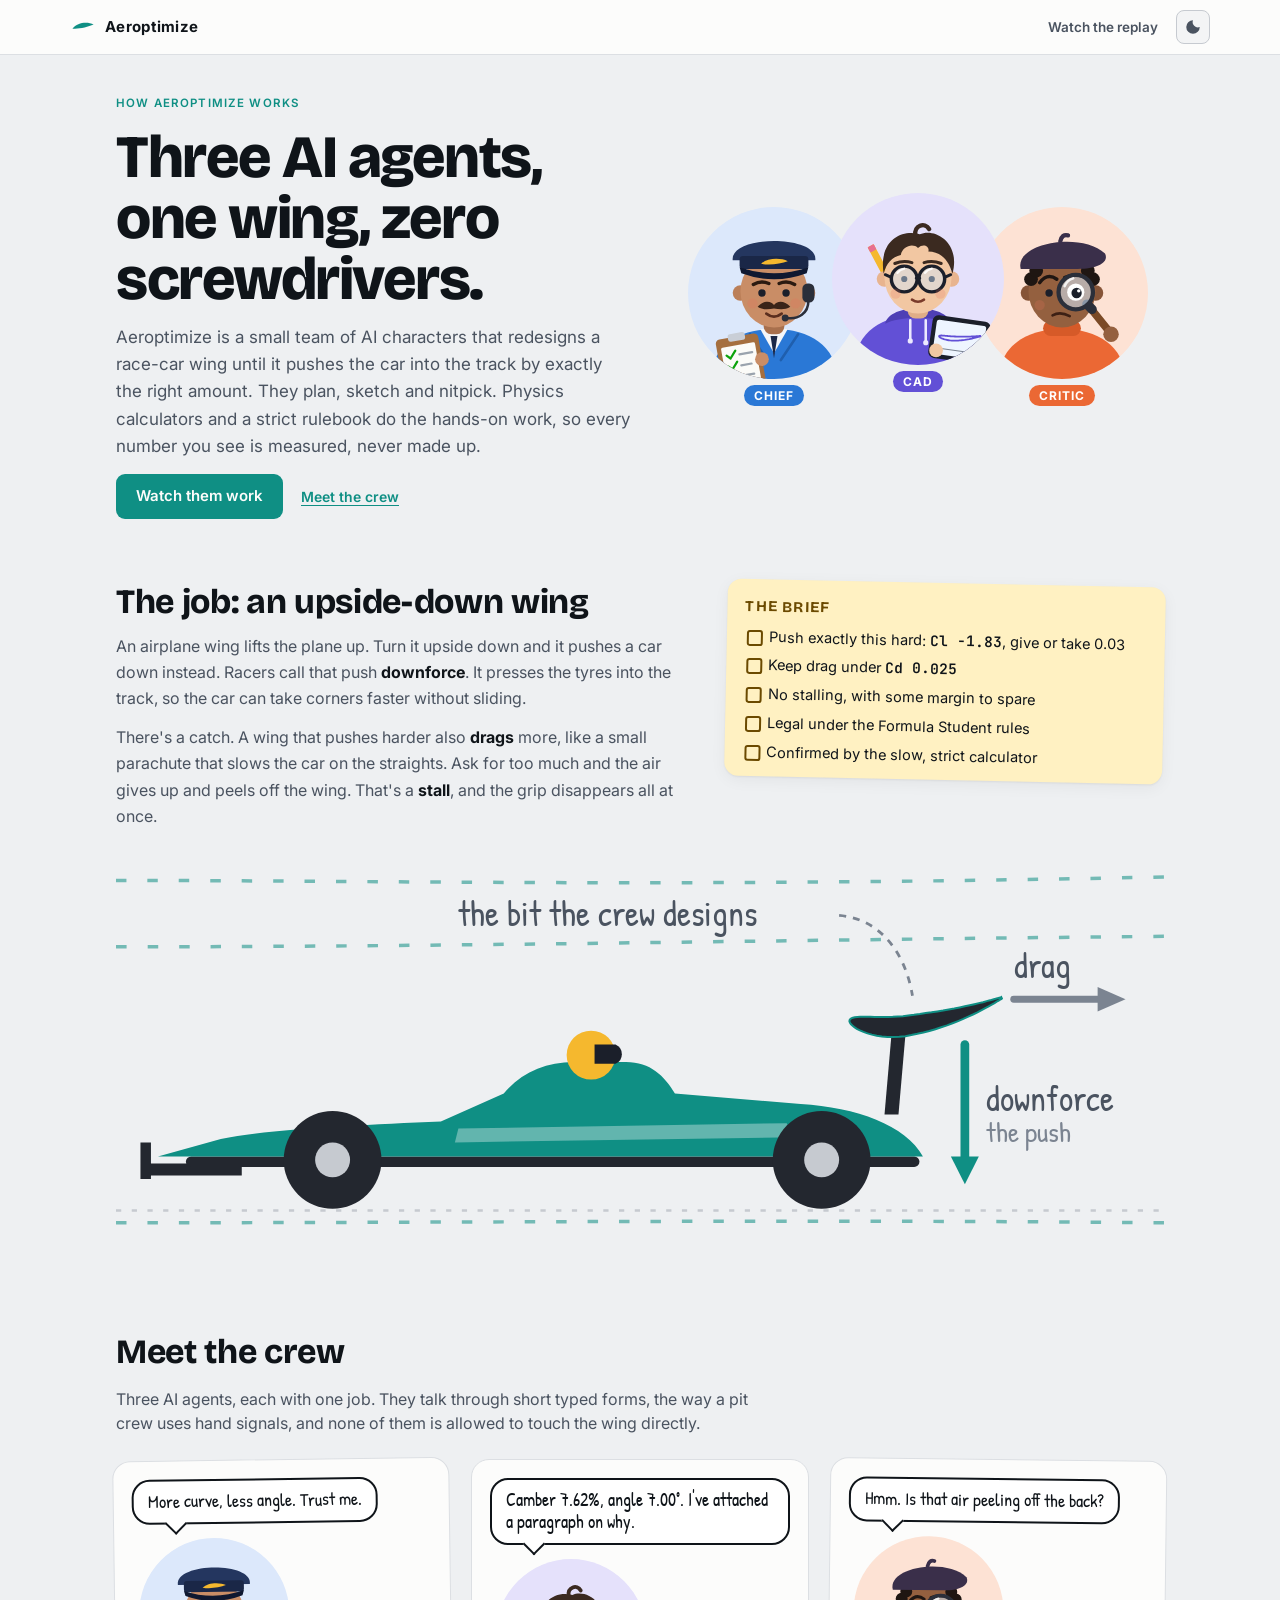
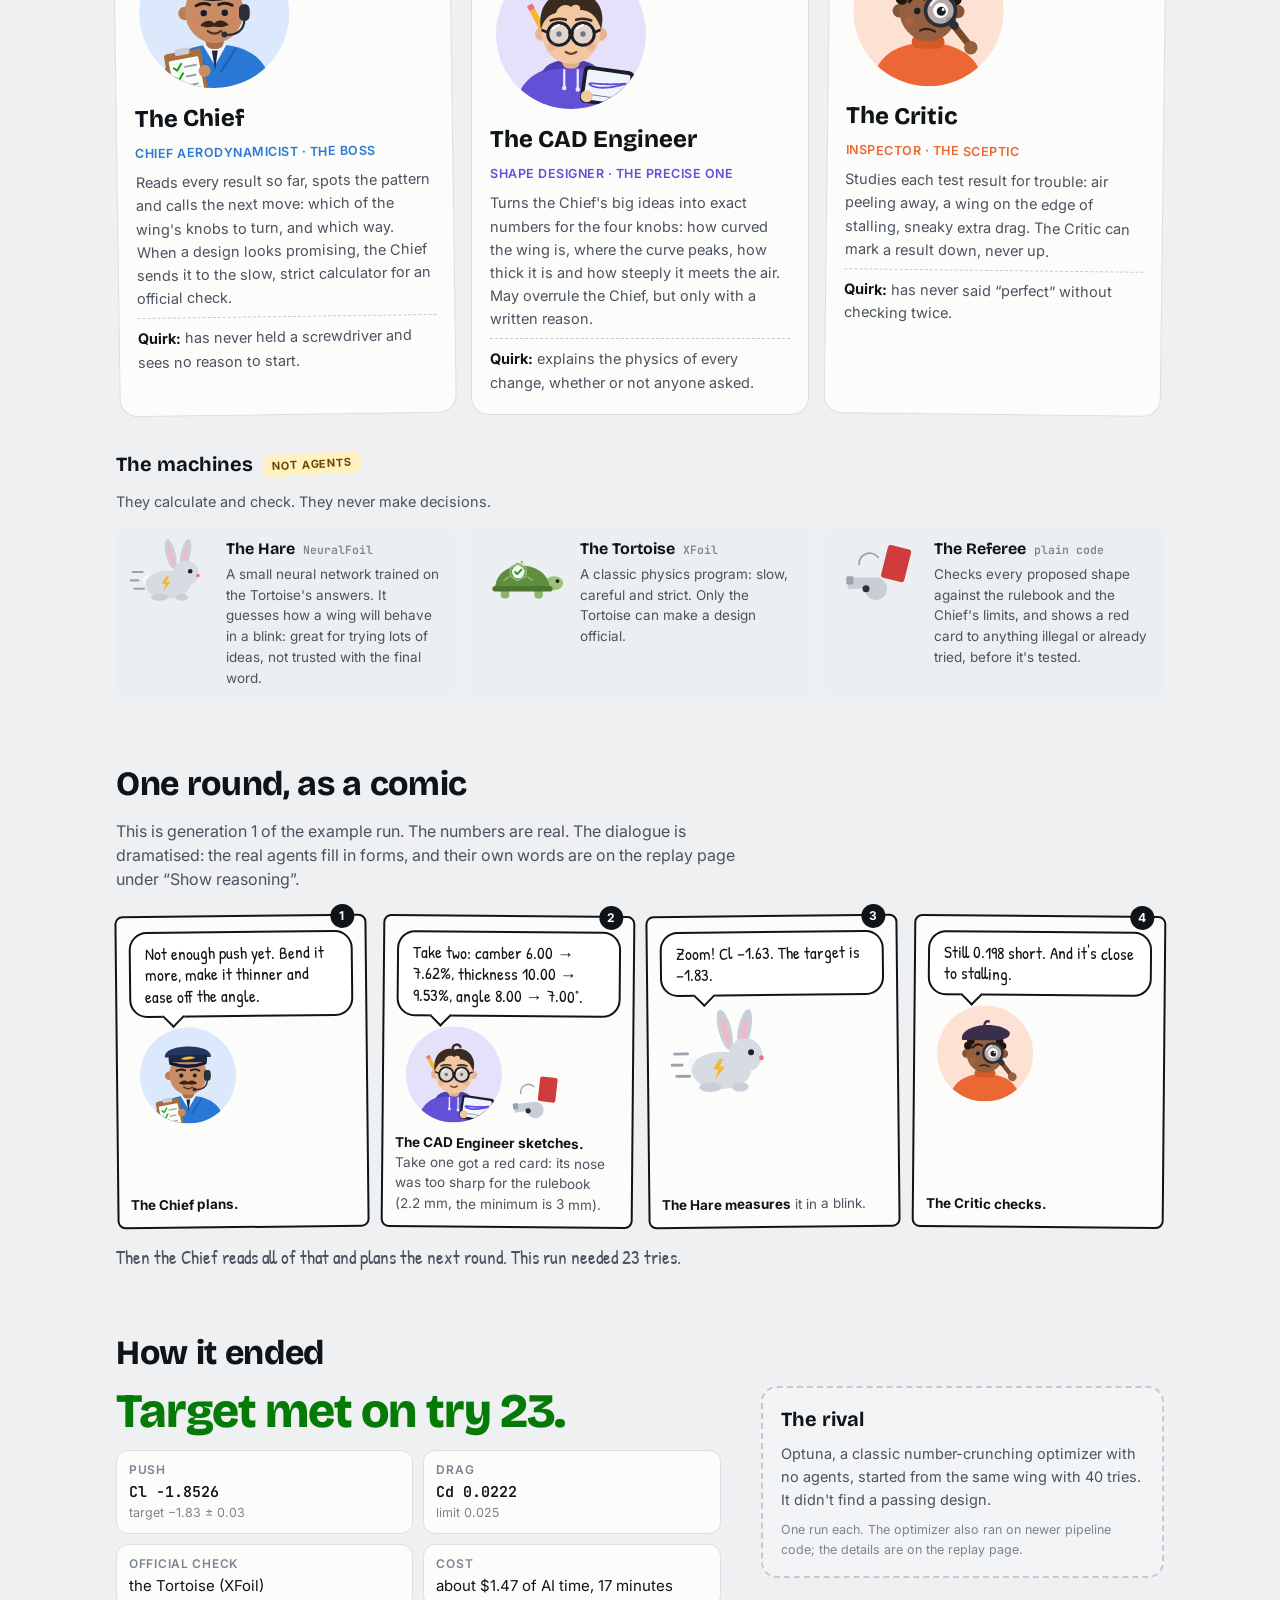
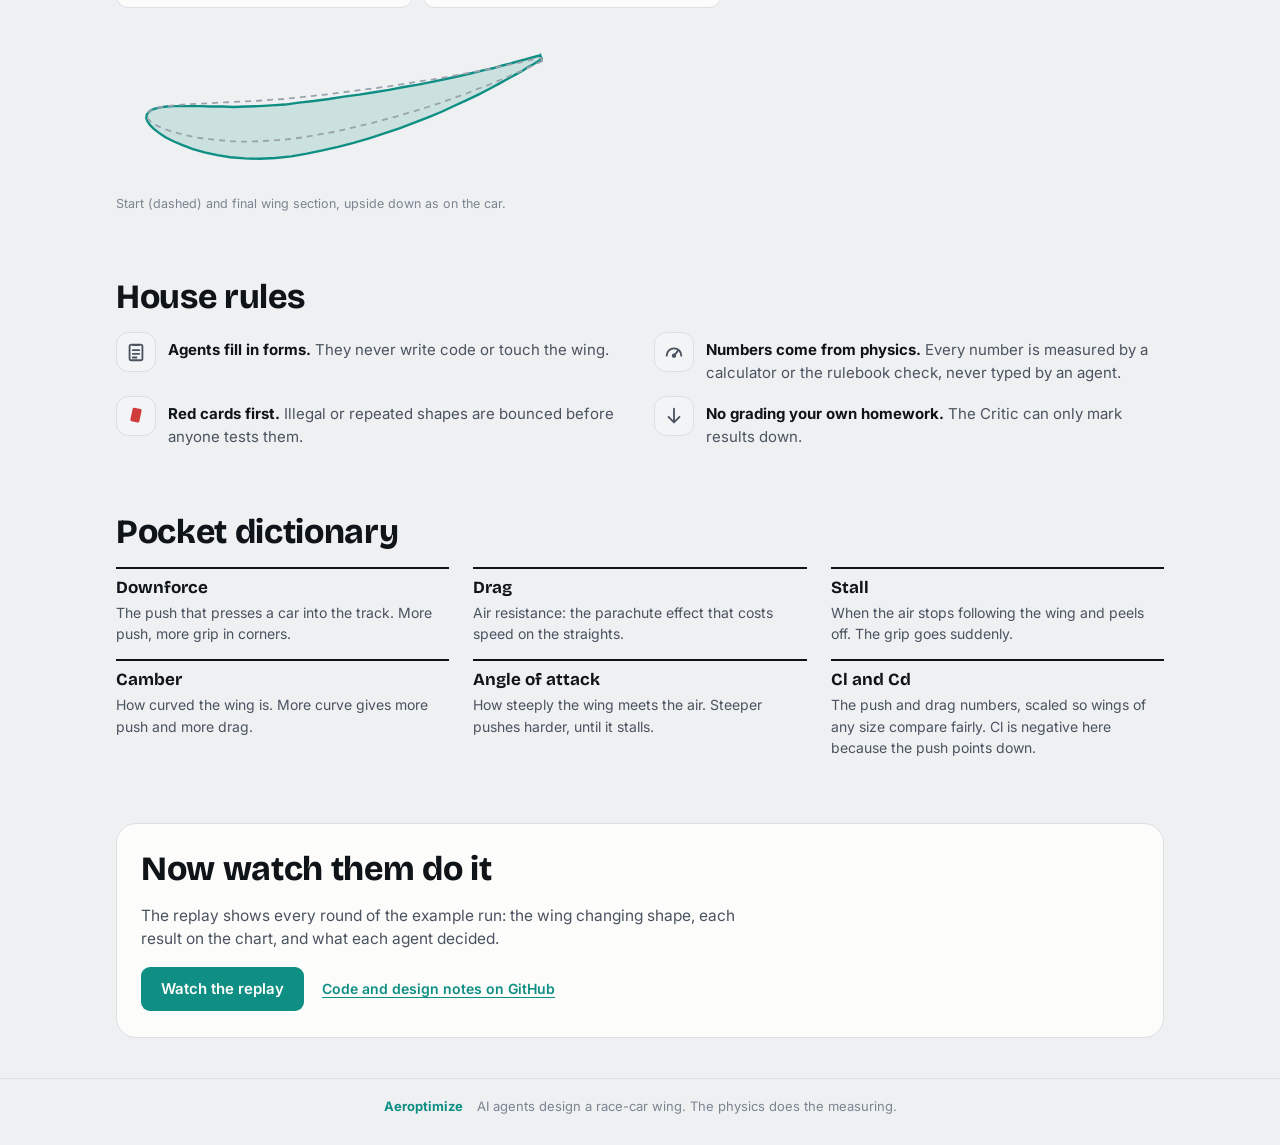
==== viewer/about.html @ 04849f66 "Site: a "How it works" page with the crew as characters - viewer/about.html + about.css, linked from" ====
<!doctype html>
<html lang="en">
<head>
<meta charset="utf-8">
<meta name="viewport" content="width=device-width, initial-scale=1, viewport-fit=cover">
<title>Meet the Aeroptimize Crew</title>
<meta name="claude:viewport-fit-sides" content="cover">
<meta name="description" content="How Aeroptimize works, for everyone: three AI agents (the Chief, the CAD Engineer and the Critic) redesign a race-car wing while physics calculators and a rulebook do the measuring.">
<link rel="preconnect" href="https://fonts.googleapis.com">
<link rel="preconnect" href="https://fonts.gstatic.com" crossorigin>
<link href="https://fonts.googleapis.com/css2?family=Bricolage+Grotesque:opsz,wght@12..96,500..800&family=Inter:wght@400;500;600;700&family=JetBrains+Mono:wght@500;600&family=Patrick+Hand&display=swap" rel="stylesheet">
<link rel="stylesheet" href="style.css">
<link rel="stylesheet" href="about.css">
<link rel="icon" href="data:image/svg+xml,%3Csvg xmlns='http://www.w3.org/2000/svg' viewBox='0 0 32 32'%3E%3Cpath d='M3 18 C9 10 22 9 29 13 C22 16 10 19 3 18Z' fill='%2336c2b4'/%3E%3C/svg%3E">
</head>
<body>
<!-- Characters and machines, drawn once and reused. Wing shapes are the example run's real outlines. -->
<svg class="sprite" aria-hidden="true" focusable="false">
  <defs>
    <path id="wing-final" vector-effect="non-scaling-stroke" d="M0.991 0.141L0.990 0.140L0.986 0.137L0.979 0.133L0.970 0.127L0.957 0.120L0.943 0.111L0.925 0.101L0.905 0.090L0.883 0.078L0.859 0.065L0.832 0.051L0.803 0.037L0.772 0.023L0.740 0.008L0.706 -0.006L0.670 -0.020L0.634 -0.034L0.596 -0.046L0.558 -0.059L0.519 -0.070L0.480 -0.080L0.441 -0.089L0.402 -0.097L0.363 -0.104L0.323 -0.108L0.284 -0.110L0.246 -0.109L0.210 -0.106L0.177 -0.101L0.145 -0.094L0.116 -0.086L0.090 -0.076L0.067 -0.066L0.047 -0.056L0.031 -0.045L0.018 -0.035L0.008 -0.025L0.002 -0.016L-0.001 -0.008L0.000 0.000L0.004 0.006L0.011 0.012L0.021 0.016L0.034 0.019L0.050 0.021L0.068 0.022L0.088 0.022L0.111 0.022L0.135 0.022L0.162 0.021L0.190 0.021L0.219 0.020L0.249 0.021L0.281 0.022L0.313 0.024L0.347 0.026L0.382 0.031L0.419 0.035L0.457 0.040L0.495 0.046L0.533 0.051L0.571 0.057L0.608 0.063L0.645 0.070L0.681 0.076L0.716 0.083L0.750 0.090L0.782 0.097L0.812 0.104L0.841 0.111L0.868 0.117L0.892 0.124L0.913 0.129L0.933 0.135L0.949 0.139L0.963 0.143L0.974 0.146L0.981 0.148L0.986 0.149L0.987 0.150Z"/>
    <path id="wing-start" vector-effect="non-scaling-stroke" d="M0.992 0.135L0.990 0.134L0.986 0.132L0.979 0.129L0.969 0.124L0.956 0.118L0.941 0.111L0.923 0.103L0.903 0.094L0.880 0.085L0.855 0.074L0.827 0.064L0.798 0.052L0.766 0.041L0.733 0.029L0.699 0.018L0.663 0.007L0.626 -0.004L0.588 -0.014L0.550 -0.024L0.511 -0.033L0.472 -0.042L0.433 -0.049L0.394 -0.056L0.355 -0.061L0.317 -0.064L0.280 -0.066L0.244 -0.067L0.210 -0.066L0.178 -0.063L0.148 -0.060L0.120 -0.056L0.095 -0.050L0.072 -0.044L0.053 -0.038L0.036 -0.032L0.022 -0.025L0.012 -0.018L0.005 -0.012L0.001 -0.006L0.000 0.000L0.003 0.005L0.008 0.010L0.017 0.014L0.028 0.018L0.043 0.021L0.060 0.023L0.079 0.025L0.101 0.027L0.126 0.028L0.152 0.029L0.181 0.031L0.211 0.032L0.242 0.034L0.276 0.035L0.310 0.038L0.345 0.040L0.382 0.044L0.419 0.048L0.457 0.052L0.495 0.057L0.534 0.062L0.572 0.067L0.610 0.072L0.647 0.078L0.683 0.084L0.718 0.089L0.752 0.095L0.784 0.101L0.815 0.107L0.843 0.112L0.870 0.118L0.894 0.123L0.915 0.127L0.934 0.131L0.951 0.135L0.964 0.138L0.975 0.140L0.983 0.142L0.987 0.143L0.989 0.143Z"/>
  </defs>

  <!-- The Chief: team-boss cap with an airfoil badge, race headset, moustache, clipboard -->
  <symbol id="p-chief" viewBox="0 0 200 200">
    <path d="M26 200 C28 162 58 142 100 142 C142 142 172 162 174 200 Z" fill="#2a78d6"/>
    <path d="M84 142 L100 170 L116 142 Z" fill="#f4f6f9"/>
    <path d="M96 150 L100 176 L104 150 Z" fill="#1a2747"/>
    <path d="M72 148 L92 178 M128 148 L108 178" stroke="#1f5fae" stroke-width="3" fill="none" stroke-linecap="round"/>
    <rect x="88" y="122" width="24" height="26" rx="9" fill="#a8704d"/>
    <circle cx="61" cy="100" r="9" fill="#bb7f58"/>
    <circle cx="139" cy="100" r="9" fill="#bb7f58"/>
    <ellipse cx="100" cy="98" rx="39" ry="42" fill="#c98d66"/>
    <path d="M52 62 C48 32 152 32 148 62 Z" fill="#24365f"/>
    <rect x="60" y="57" width="80" height="15" rx="4" fill="#1a2747"/>
    <path d="M85 66 C92 59 108 59 116 63 C108 66 95 68 85 66 Z" fill="#f5b82e"/>
    <path d="M60 70 Q100 84 140 70 L138 77 Q100 91 62 77 Z" fill="#0f1830"/>
    <path d="M76 90 Q85 85 94 89 M106 89 Q115 85 124 90" stroke="#2b1a10" stroke-width="4" stroke-linecap="round" fill="none"/>
    <g class="blink"><circle cx="86" cy="100" r="4.3" fill="#1b1f2a"/><circle cx="114" cy="100" r="4.3" fill="#1b1f2a"/></g>
    <circle cx="75" cy="112" r="6" fill="#e2735b" opacity=".28"/>
    <circle cx="125" cy="112" r="6" fill="#e2735b" opacity=".28"/>
    <path d="M81 116 C88 108 97 109 100 114 C103 109 112 108 119 116 C113 120 106 119 100 118 C94 119 87 120 81 116 Z" fill="#3a2418"/>
    <path d="M91 124 Q100 131 109 124" stroke="#5a2e1e" stroke-width="3" stroke-linecap="round" fill="none"/>
    <rect x="133" y="89" width="14" height="22" rx="6" fill="#2b2f3a"/>
    <path d="M140 109 C140 124 128 131 115 129" stroke="#2b2f3a" stroke-width="3" fill="none" stroke-linecap="round"/>
    <circle cx="113" cy="129" r="4" fill="#2b2f3a"/>
    <g transform="rotate(-10 62 178)">
      <rect x="36" y="150" width="50" height="60" rx="5" fill="#a56f3f"/>
      <rect x="41" y="160" width="40" height="46" rx="2" fill="#fbfbf8"/>
      <rect x="51" y="146" width="20" height="9" rx="3" fill="#c9ced6"/>
      <path d="M46 170 l4 4 l7 -8 M46 183 l4 4 l7 -8" stroke="#0ca30c" stroke-width="2.6" fill="none" stroke-linecap="round" stroke-linejoin="round"/>
      <path d="M61 171 h15 M61 184 h12 M46 196 h28" stroke="#9aa3ad" stroke-width="2.6" stroke-linecap="round"/>
    </g>
    <circle cx="86" cy="177" r="8" fill="#c98d66"/>
  </symbol>

  <!-- The CAD Engineer: big round glasses, pencil behind the ear, hoodie, tablet with a wing sketch -->
  <symbol id="p-cad" viewBox="0 0 200 200">
    <path d="M26 200 C28 162 58 142 100 142 C142 142 172 162 174 200 Z" fill="#6250d6"/>
    <path d="M62 152 C66 128 134 128 138 152 C124 143 76 143 62 152 Z" fill="#4e3fb5"/>
    <path d="M91 148 v22 M109 148 v24" stroke="#ece9ff" stroke-width="3" stroke-linecap="round"/>
    <circle cx="91" cy="172" r="3" fill="#ece9ff"/><circle cx="109" cy="174" r="3" fill="#ece9ff"/>
    <rect x="88" y="122" width="24" height="24" rx="9" fill="#e0ad87"/>
    <g transform="rotate(-28 58 86)">
      <rect x="54" y="58" width="8" height="40" rx="1" fill="#f5b82e"/>
      <rect x="54" y="58" width="8" height="7" rx="1" fill="#e86f8f"/>
      <polygon points="54,98 62,98 58,108" fill="#f3d9b5"/>
      <polygon points="56.5,103 59.5,103 58,108" fill="#2b2f3a"/>
    </g>
    <circle cx="61" cy="100" r="9" fill="#e8b48f"/>
    <circle cx="139" cy="100" r="9" fill="#e8b48f"/>
    <ellipse cx="100" cy="98" rx="39" ry="42" fill="#f2c7a2"/>
    <path d="M60 94 C54 54 82 42 102 48 C120 40 150 58 140 94 C136 78 126 68 112 68 C114 62 106 58 100 64 C94 58 82 62 80 72 C70 74 63 82 60 94 Z" fill="#3b2a20"/>
    <path d="M97 49 C95 38 108 33 113 42" stroke="#3b2a20" stroke-width="5" fill="none" stroke-linecap="round"/>
    <path d="M73 82 Q83 78 93 81 M107 81 Q117 78 127 82" stroke="#3b2a20" stroke-width="3.5" stroke-linecap="round" fill="none"/>
    <g class="blink"><circle cx="84" cy="100" r="3.6" fill="#1b1f2a"/><circle cx="116" cy="100" r="3.6" fill="#1b1f2a"/></g>
    <circle cx="84" cy="100" r="15" fill="#cfe6ff" opacity=".45"/>
    <circle cx="116" cy="100" r="15" fill="#cfe6ff" opacity=".45"/>
    <circle cx="84" cy="100" r="15" fill="none" stroke="#1b1f2a" stroke-width="4"/>
    <circle cx="116" cy="100" r="15" fill="none" stroke="#1b1f2a" stroke-width="4"/>
    <path d="M98 99 Q100 95 102 99 M69 98 L62 95 M131 98 L138 95" stroke="#1b1f2a" stroke-width="3.5" fill="none" stroke-linecap="round"/>
    <path d="M76 93 Q79 89 84 88 M108 93 Q111 89 116 88" stroke="#fff" stroke-width="2.5" fill="none" stroke-linecap="round" opacity=".9"/>
    <circle cx="74" cy="117" r="6" fill="#e2735b" opacity=".22"/>
    <circle cx="126" cy="117" r="6" fill="#e2735b" opacity=".22"/>
    <path d="M93 124 Q100 129 107 124" stroke="#7a3b2a" stroke-width="3" stroke-linecap="round" fill="none"/>
    <g transform="rotate(8 150 172)">
      <rect x="114" y="146" width="68" height="50" rx="7" fill="#1b1f2a"/>
      <rect x="119" y="151" width="58" height="40" rx="3" fill="#eef5ff"/>
      <use href="#wing-start" transform="translate(124 170) scale(48 -48)" fill="none" stroke="#6250d6" stroke-width="1.8"/>
      <path d="M124 184 h48 M124 181 v6 M172 181 v6" stroke="#7b8491" stroke-width="1.4"/>
    </g>
    <circle cx="121" cy="183" r="8" fill="#f2c7a2"/>
  </symbol>

  <!-- The Critic: beret, raised eyebrow, magnifying glass with a giant eye behind it -->
  <symbol id="p-critic" viewBox="0 0 200 200">
    <path d="M26 200 C28 162 58 142 100 142 C142 142 172 162 174 200 Z" fill="#eb6834"/>
    <rect x="88" y="120" width="24" height="24" rx="9" fill="#7a4b30"/>
    <rect x="78" y="132" width="44" height="18" rx="9" fill="#d65a28"/>
    <circle cx="61" cy="100" r="9" fill="#865437"/>
    <circle cx="139" cy="100" r="9" fill="#865437"/>
    <ellipse cx="100" cy="98" rx="39" ry="42" fill="#94603f"/>
    <circle cx="64" cy="84" r="8" fill="#1f1612"/><circle cx="70" cy="74" r="8" fill="#1f1612"/>
    <circle cx="136" cy="84" r="8" fill="#1f1612"/><circle cx="130" cy="74" r="8" fill="#1f1612"/>
    <path d="M52 72 C44 42 122 28 150 54 C155 64 142 72 118 72 Z" fill="#3a2f4a"/>
    <path d="M98 40 q2 -9 9 -7" stroke="#3a2f4a" stroke-width="5" stroke-linecap="round" fill="none"/>
    <path d="M74 88 Q83 76 94 84" stroke="#1f1612" stroke-width="4" stroke-linecap="round" fill="none"/>
    <g class="blink"><circle cx="85" cy="100" r="4.3" fill="#1b1f2a"/></g>
    <circle cx="74" cy="114" r="6" fill="#e2735b" opacity=".22"/>
    <path d="M89 126 Q98 121 109 127" stroke="#3d2014" stroke-width="3" fill="none" stroke-linecap="round"/>
    <g class="sway">
      <path d="M131 115 L156 146" stroke="#7b4a26" stroke-width="9" stroke-linecap="round"/>
      <path d="M129 113 L135 119" stroke="#2b2f3a" stroke-width="11" stroke-linecap="round"/>
      <circle cx="116" cy="99" r="20" fill="#d8ecff" opacity=".55"/>
      <circle cx="116" cy="99" r="10" fill="#fff"/>
      <circle cx="117" cy="100" r="6" fill="#1b1f2a"/>
      <circle cx="119.5" cy="97.5" r="2" fill="#fff"/>
      <path d="M103 82 Q113 77 126 81" stroke="#1f1612" stroke-width="4" stroke-linecap="round" fill="none"/>
      <circle cx="116" cy="99" r="20" fill="none" stroke="#2b2f3a" stroke-width="5"/>
      <path d="M103 92 Q106 85 113 83" stroke="#fff" stroke-width="3" fill="none" stroke-linecap="round" opacity=".85"/>
      <circle cx="157" cy="148" r="9" fill="#94603f"/>
    </g>
  </symbol>

  <!-- The Hare (NeuralFoil): quick, a lightning badge, speed lines -->
  <symbol id="m-hare" viewBox="0 0 120 100">
    <path d="M4 50 h14 M0 62 h12 M6 74 h14" stroke="#9aa3ad" stroke-width="3" stroke-linecap="round"/>
    <ellipse cx="62" cy="24" rx="7" ry="22" fill="#c9cfd8" transform="rotate(-14 62 40)"/>
    <ellipse cx="76" cy="24" rx="7" ry="22" fill="#c9cfd8" transform="rotate(12 76 40)"/>
    <ellipse cx="62" cy="26" rx="3" ry="15" fill="#f2b8c6" transform="rotate(-14 62 40)"/>
    <ellipse cx="76" cy="26" rx="3" ry="15" fill="#f2b8c6" transform="rotate(12 76 40)"/>
    <circle cx="26" cy="62" r="8" fill="#f4f6f9"/>
    <ellipse cx="54" cy="68" rx="32" ry="20" fill="#d7dce3"/>
    <ellipse cx="42" cy="86" rx="12" ry="5" fill="#c9cfd8"/>
    <ellipse cx="74" cy="86" rx="9" ry="5" fill="#c9cfd8"/>
    <circle cx="80" cy="52" r="18" fill="#d7dce3"/>
    <circle cx="86" cy="49" r="3.2" fill="#1b1f2a"/>
    <circle cx="97" cy="55" r="2.6" fill="#e86f8f"/>
    <path d="M52 56 l-7 11 h6 l-4 11 l11 -14 h-6 l4 -8 Z" fill="#f5b82e"/>
  </symbol>

  <!-- The Tortoise (XFoil): slow, careful, wears the official stamp -->
  <symbol id="m-tortoise" viewBox="0 0 120 100">
    <rect x="24" y="72" width="12" height="16" rx="5" fill="#8fb36b"/>
    <rect x="72" y="72" width="12" height="16" rx="5" fill="#8fb36b"/>
    <ellipse cx="100" cy="66" rx="13" ry="10" fill="#9cc177"/>
    <circle cx="105" cy="63" r="2.8" fill="#1b1f2a"/>
    <path d="M16 74 C16 30 92 30 94 74 Z" fill="#5f8f3e"/>
    <path d="M38 44 l10 -6 l12 6 v12 l-12 6 l-10 -6 Z M28 62 l8 -5 M70 62 l-8 -5 M54 34 v4" stroke="#89b867" stroke-width="2.6" fill="none" stroke-linejoin="round"/>
    <rect x="12" y="70" width="86" height="8" rx="4" fill="#4c7631"/>
    <circle cx="49" cy="50" r="9" fill="#f4f6f9"/>
    <path d="M44.5 50 l3 3 l6 -6.5" stroke="#0ca30c" stroke-width="2.6" fill="none" stroke-linecap="round" stroke-linejoin="round"/>
  </symbol>

  <!-- The Referee (plain code): whistle and a red card -->
  <symbol id="m-ref" viewBox="0 0 120 100">
    <rect x="66" y="14" width="34" height="48" rx="4" fill="#d03b3b" transform="rotate(14 83 38)"/>
    <path d="M30 40 C30 22 50 18 58 30" stroke="#9aa3ad" stroke-width="2.5" fill="none"/>
    <path d="M14 58 h40 a16 16 0 1 1 -16 16 h-24 Z" fill="#c9ced6"/>
    <rect x="12" y="56" width="10" height="12" rx="2" fill="#9aa3ad"/>
    <circle cx="40" cy="74" r="5" fill="#2b2f3a"/>
  </symbol>
</svg>

<header class="top">
  <a class="brand" href="index.html" aria-label="Aeroptimize: back to the replay">
    <svg viewBox="0 0 32 32" aria-hidden="true"><path d="M3 18 C9 10 22 9 29 13 C22 16 10 19 3 18Z"/></svg>
    <span>Aeroptimize</span>
  </a>
  <div class="top-right">
    <a class="nav-link" href="index.html">Watch the replay</a>
    <button id="theme-toggle" class="icon-btn" title="Toggle light / dark" aria-label="Toggle light or dark theme">
      <svg viewBox="0 0 24 24" aria-hidden="true"><path d="M12 3a9 9 0 1 0 9 9 7 7 0 0 1-9-9z"/></svg>
    </button>
  </div>
</header>

<main class="about">
  <section class="a-hero" aria-labelledby="a-h1">
    <div class="a-hero-text">
      <p class="eyebrow">How Aeroptimize works</p>
      <h1 id="a-h1">Three AI agents, one wing, zero screwdrivers.</h1>
      <p class="a-lede">Aeroptimize is a small team of AI characters that redesigns a race-car wing until it pushes the
        car into the track by exactly the right amount. They plan, sketch and nitpick. Physics calculators and a strict
        rulebook do the hands-on work, so every number you see is measured, never made up.</p>
      <div class="a-actions">
        <a class="go" href="index.html">Watch them work</a>
        <a class="a-link" href="#crew">Meet the crew</a>
      </div>
    </div>
    <div class="team" aria-label="The crew: the Chief, the CAD Engineer and the Critic">
      <figure class="member chief"><svg class="bust bob" viewBox="0 0 200 200" role="img" aria-label="The Chief"><use href="#p-chief"/></svg><figcaption>Chief</figcaption></figure>
      <figure class="member cad"><svg class="bust bob d2" viewBox="0 0 200 200" role="img" aria-label="The CAD Engineer"><use href="#p-cad"/></svg><figcaption>CAD</figcaption></figure>
      <figure class="member critic"><svg class="bust bob d3" viewBox="0 0 200 200" role="img" aria-label="The Critic"><use href="#p-critic"/></svg><figcaption>Critic</figcaption></figure>
    </div>
  </section>

  <section id="job" class="a-sec job" aria-labelledby="h-job">
    <div class="job-text">
      <h2 id="h-job">The job: an upside-down wing</h2>
      <p>An airplane wing lifts the plane up. Turn it upside down and it pushes a car down instead. Racers call that
        push <b>downforce</b>. It presses the tyres into the track, so the car can take corners faster without sliding.</p>
      <p>There's a catch. A wing that pushes harder also <b>drags</b> more, like a small parachute that slows the car on
        the straights. Ask for too much and the air gives up and peels off the wing. That's a <b>stall</b>, and the grip
        disappears all at once.</p>
    </div>
    <aside class="brief" aria-labelledby="h-brief">
      <h3 id="h-brief">The brief</h3>
      <ul>
        <li>Push exactly this hard: <span class="num">Cl −1.83</span>, give or take 0.03</li>
        <li>Keep drag under <span class="num">Cd 0.025</span></li>
        <li>No stalling, with some margin to spare</li>
        <li>Legal under the Formula Student rules</li>
        <li>Confirmed by the slow, strict calculator</li>
      </ul>
    </aside>
    <figure class="car-fig">
      <svg class="car" viewBox="0 0 600 240" role="img" aria-label="A race car seen from the side. Air flows over it from left to right. The rear wing is drawn as its cross-section, with an arrow pushing down (downforce) and an arrow pulling back (drag).">
        <g class="air">
          <path d="M0 18 C160 18 320 22 600 16"/>
          <path d="M0 56 C200 56 380 52 600 50"/>
          <path d="M0 214 C200 214 400 212 600 214"/>
        </g>
        <line class="ground" x1="0" y1="207" x2="600" y2="207"/>
        <path class="tyre" d="M14 180 L72 180 L72 187 L14 187 Z M14 168 L20 168 L20 189 L14 189 Z"/>
        <rect class="tyre" x="40" y="176" width="420" height="6" rx="3"/>
        <path class="car-body" d="M24 176 L60 166 C90 160 140 158 186 156 L222 140 C232 128 246 122 262 122 L292 122 C306 122 314 130 320 140 L392 146 C424 148 452 158 462 176 Z"/>
        <path class="car-stripe" d="M196 160 L384 157 L388 165 L194 168 Z"/>
        <circle cx="272" cy="118" r="14" fill="#f5b82e"/>
        <path d="M274 112 h12 a6 6 0 0 1 0 11 h-12 Z" fill="#1b1f2a"/>
        <circle class="tyre" cx="124" cy="178" r="28"/><circle class="hub" cx="124" cy="178" r="10"/>
        <circle class="tyre" cx="404" cy="178" r="28"/><circle class="hub" cx="404" cy="178" r="10"/>
        <path class="tyre" d="M440 152 L448 152 L452 106 L444 106 Z"/>
        <use class="car-wing" href="#wing-final" transform="translate(420 98) scale(88 -88)"/>
        <path class="note-line" d="M414 38 C438 40 452 60 456 84"/>
        <text class="note" x="196" y="44">the bit the crew designs</text>
        <path class="df" d="M486 112 V178"/><path class="df-head" d="M478 176 L486 192 L494 176 Z"/>
        <text class="note" x="498" y="150">downforce</text>
        <text class="note small" x="498" y="168">the push</text>
        <path class="drag" d="M514 86 H566"/><path class="drag-head" d="M562 79 L578 86 L562 93 Z"/>
        <text class="note" x="514" y="74">drag</text>
      </svg>
    </figure>
  </section>

  <section id="crew" class="a-sec" aria-labelledby="h-crew">
    <h2 id="h-crew">Meet the crew</h2>
    <p class="sec-lede">Three AI agents, each with one job. They talk through short typed forms, the way a pit crew uses
      hand signals, and none of them is allowed to touch the wing directly.</p>
    <div class="cast">
      <article class="card-c chief">
        <p class="bubble">More curve, less angle. Trust me.</p>
        <svg class="portrait bob" viewBox="0 0 200 200" aria-hidden="true"><use href="#p-chief"/></svg>
        <h3>The Chief</h3>
        <p class="role">Chief aerodynamicist · the boss</p>
        <p>Reads every result so far, spots the pattern and calls the next move: which of the wing's knobs to turn, and
          which way. When a design looks promising, the Chief sends it to the slow, strict calculator for an official
          check.</p>
        <p class="quirk"><b>Quirk:</b> has never held a screwdriver and sees no reason to start.</p>
      </article>
      <article class="card-c cad">
        <p class="bubble">Camber 7.62%, angle 7.00°. I've attached a paragraph on why.</p>
        <svg class="portrait bob d2" viewBox="0 0 200 200" aria-hidden="true"><use href="#p-cad"/></svg>
        <h3>The CAD Engineer</h3>
        <p class="role">Shape designer · the precise one</p>
        <p>Turns the Chief's big ideas into exact numbers for the four knobs: how curved the wing is, where the curve
          peaks, how thick it is and how steeply it meets the air. May overrule the Chief, but only with a written
          reason.</p>
        <p class="quirk"><b>Quirk:</b> explains the physics of every change, whether or not anyone asked.</p>
      </article>
      <article class="card-c critic">
        <p class="bubble">Hmm. Is that air peeling off the back?</p>
        <svg class="portrait bob d3" viewBox="0 0 200 200" aria-hidden="true"><use href="#p-critic"/></svg>
        <h3>The Critic</h3>
        <p class="role">Inspector · the sceptic</p>
        <p>Studies each test result for trouble: air peeling away, a wing on the edge of stalling, sneaky extra drag.
          The Critic can mark a result down, never up.</p>
        <p class="quirk"><b>Quirk:</b> has never said “perfect” without checking twice.</p>
      </article>
    </div>

    <div class="machines" aria-labelledby="h-machines">
      <h3 id="h-machines">The machines <span class="sticker">not agents</span></h3>
      <p class="machines-lede">They calculate and check. They never make decisions.</p>
      <div class="machine-row">
        <div class="machine">
          <svg viewBox="0 0 120 100" aria-hidden="true"><use href="#m-hare"/></svg>
          <div><h4>The Hare <span>NeuralFoil</span></h4>
            <p>A small neural network trained on the Tortoise's answers. It guesses how a wing will behave in a blink: great
              for trying lots of ideas, not trusted with the final word.</p></div>
        </div>
        <div class="machine">
          <svg viewBox="0 0 120 100" aria-hidden="true"><use href="#m-tortoise"/></svg>
          <div><h4>The Tortoise <span>XFoil</span></h4>
            <p>A classic physics program: slow, careful and strict. Only the Tortoise can make a design official.</p></div>
        </div>
        <div class="machine">
          <svg viewBox="0 0 120 100" aria-hidden="true"><use href="#m-ref"/></svg>
          <div><h4>The Referee <span>plain code</span></h4>
            <p>Checks every proposed shape against the rulebook and the Chief's limits, and shows a red card to anything
              illegal or already tried, before it's tested.</p></div>
        </div>
      </div>
    </div>
  </section>

  <section id="round" class="a-sec" aria-labelledby="h-round">
    <h2 id="h-round">One round, as a comic</h2>
    <p class="sec-lede">This is generation 1 of the example run. The numbers are real. The dialogue is dramatised: the
      real agents fill in forms, and their own words are on the replay page under “Show reasoning”.</p>
    <ol class="strip">
      <li class="panel-c">
        <p class="bubble">Not enough push yet. Bend it more, make it thinner and ease off the angle.</p>
        <svg class="mini bob" viewBox="0 0 200 200" aria-hidden="true"><use href="#p-chief"/></svg>
        <p class="cap"><b>The Chief plans.</b></p>
      </li>
      <li class="panel-c">
        <p class="bubble">Take two: camber 6.00 → 7.62%, thickness 10.00 → 9.53%, angle 8.00 → 7.00°.</p>
        <div class="mini-pair">
          <svg class="mini bob d2" viewBox="0 0 200 200" aria-hidden="true"><use href="#p-cad"/></svg>
          <svg class="mini-ref" viewBox="0 0 120 100" aria-hidden="true"><use href="#m-ref"/></svg>
        </div>
        <p class="cap"><b>The CAD Engineer sketches.</b> Take one got a red card: its nose was too sharp for the rulebook
          (2.2 mm, the minimum is 3 mm).</p>
      </li>
      <li class="panel-c">
        <p class="bubble">Zoom! Cl −1.63. The target is −1.83.</p>
        <svg class="mini hop" viewBox="0 0 120 100" aria-hidden="true"><use href="#m-hare"/></svg>
        <p class="cap"><b>The Hare measures</b> it in a blink.</p>
      </li>
      <li class="panel-c">
        <p class="bubble">Still 0.198 short. And it's close to stalling.</p>
        <svg class="mini bob d3" viewBox="0 0 200 200" aria-hidden="true"><use href="#p-critic"/></svg>
        <p class="cap"><b>The Critic checks.</b></p>
      </li>
    </ol>
    <p class="after-strip">Then the Chief reads all of that and plans the next round. This run needed 23 tries.</p>
  </section>

  <section id="result" class="a-sec result" aria-labelledby="h-result">
    <div class="result-main">
      <h2 id="h-result">How it ended</h2>
      <p class="big-win">Target met on try 23.</p>
      <dl class="score">
        <div><dt>Push</dt><dd><span class="num">Cl −1.8526</span> <span class="vs">target −1.83 ± 0.03</span></dd></div>
        <div><dt>Drag</dt><dd><span class="num">Cd 0.0222</span> <span class="vs">limit 0.025</span></dd></div>
        <div><dt>Official check</dt><dd>the Tortoise (XFoil)</dd></div>
        <div><dt>Cost</dt><dd>about $1.47 of AI time, 17 minutes</dd></div>
      </dl>
      <figure class="before-after">
        <svg viewBox="0 0 300 110" role="img" aria-label="The start shape (dashed) and the final shape (filled) of the wing section">
          <use class="ba-final" href="#wing-final" transform="translate(20 58) scale(260 -260)"/>
          <use class="ba-start" href="#wing-start" transform="translate(20 58) scale(260 -260)"/>
        </svg>
        <figcaption>Start (dashed) and final wing section, upside down as on the car.</figcaption>
      </figure>
    </div>
    <aside class="rival" aria-labelledby="h-rival">
      <h3 id="h-rival">The rival</h3>
      <p>Optuna, a classic number-crunching optimizer with no agents, started from the same wing with 40 tries. It didn't
        find a passing design.</p>
      <p class="fine">One run each. The optimizer also ran on newer pipeline code; the details are on the replay page.</p>
    </aside>
  </section>

  <section id="rules" class="a-sec" aria-labelledby="h-rules">
    <h2 id="h-rules">House rules</h2>
    <ul class="rules">
      <li><span class="r-ic" aria-hidden="true"><svg viewBox="0 0 24 24"><rect x="5" y="4" width="14" height="17" rx="2"/><path d="M9 4.5h6M8.5 10h7M8.5 14h7M8.5 18h4"/></svg></span>
        <p><b>Agents fill in forms.</b> They never write code or touch the wing.</p></li>
      <li><span class="r-ic" aria-hidden="true"><svg viewBox="0 0 24 24"><path d="M4 16a8 8 0 0 1 16 0"/><path d="M12 16l4-5"/><circle cx="12" cy="16" r="1.4"/></svg></span>
        <p><b>Numbers come from physics.</b> Every number is measured by a calculator or the rulebook check, never typed by an agent.</p></li>
      <li><span class="r-ic" aria-hidden="true"><svg viewBox="0 0 24 24"><rect class="card-red" x="7" y="3.5" width="10" height="15" rx="1.6" transform="rotate(12 12 11)"/></svg></span>
        <p><b>Red cards first.</b> Illegal or repeated shapes are bounced before anyone tests them.</p></li>
      <li><span class="r-ic" aria-hidden="true"><svg viewBox="0 0 24 24"><path d="M12 4v15M6 13l6 6 6-6"/></svg></span>
        <p><b>No grading your own homework.</b> The Critic can only mark results down.</p></li>
    </ul>
  </section>

  <section id="words" class="a-sec" aria-labelledby="h-words">
    <h2 id="h-words">Pocket dictionary</h2>
    <dl class="dict">
      <div><dt>Downforce</dt><dd>The push that presses a car into the track. More push, more grip in corners.</dd></div>
      <div><dt>Drag</dt><dd>Air resistance: the parachute effect that costs speed on the straights.</dd></div>
      <div><dt>Stall</dt><dd>When the air stops following the wing and peels off. The grip goes suddenly.</dd></div>
      <div><dt>Camber</dt><dd>How curved the wing is. More curve gives more push and more drag.</dd></div>
      <div><dt>Angle of attack</dt><dd>How steeply the wing meets the air. Steeper pushes harder, until it stalls.</dd></div>
      <div><dt>Cl and Cd</dt><dd>The push and drag numbers, scaled so wings of any size compare fairly. Cl is negative here because the push points down.</dd></div>
    </dl>
  </section>

  <section class="a-sec cta" aria-labelledby="h-cta">
    <h2 id="h-cta">Now watch them do it</h2>
    <p>The replay shows every round of the example run: the wing changing shape, each result on the chart, and what each
      agent decided.</p>
    <div class="a-actions">
      <a class="go" href="index.html">Watch the replay</a>
      <a class="a-link" href="https://github.com/AnjaneyaBhardwaj/Aeroptimize">Code and design notes on GitHub</a>
    </div>
  </section>
</main>

<footer class="a-foot">
  <span class="brand-sm">Aeroptimize</span>
  <span>AI agents design a race-car wing. The physics does the measuring.</span>
</footer>

<script>
  // Same theme switch and remembered choice as the replay page.
  (function () {
    var root = document.documentElement;
    try { var saved = localStorage.getItem("aeroswarm-theme"); if (saved) root.dataset.theme = saved; } catch (e) { /* storage unavailable */ }
    document.getElementById("theme-toggle").addEventListener("click", function () {
      var dark = root.dataset.theme ? root.dataset.theme === "dark" : matchMedia("(prefers-color-scheme: dark)").matches;
      var next = dark ? "light" : "dark";
      root.dataset.theme = next;
      try { localStorage.setItem("aeroswarm-theme", next); } catch (e) { /* ignore */ }
    });
  })();
</script>
</body>
</html>
---- viewer/style.css ----
/* Aeroptimize run viewer. Tokens first; light is the base, dark via OS setting or the toggle. */
:root {
  color-scheme: light;
  --bg: #eef0f2;
  --panel: #fcfcfb;
  --panel-2: #f3f4f5;
  --line: #dcdfe3;
  --line-2: #c6cad0;
  --ink: #0f1419;
  --ink-2: #4a5360;
  --ink-3: #7b8491;
  --accent: #0f8f84;       /* wing, current design */
  --accent-soft: rgba(15, 143, 132, 0.16);
  --ghost: #9aa3ad;
  --chief: #2a78d6;        /* agent roles: categorical slots 1, 7, 2 */
  --cad: #6250d6;
  --critic: #eb6834;
  --good: #0ca30c;         /* status: fixed */
  --warning: #fab219;
  --serious: #ec835a;
  --critical: #d03b3b;
  --good-ink: #067a06;
  --warning-ink: #8a5d00;
  --critical-ink: #b02a2a;
  --target: rgba(12, 163, 12, 0.10);
  --target-line: #0ca30c;
  --shadow: 0 1px 2px rgba(15, 20, 25, 0.06), 0 4px 16px rgba(15, 20, 25, 0.05);
  --mono: "JetBrains Mono", ui-monospace, SFMono-Regular, Menlo, Consolas, monospace;
  --sans: Inter, system-ui, -apple-system, "Segoe UI", Roboto, sans-serif;
}
@media (prefers-color-scheme: dark) {
  :root:not([data-theme="light"]) {
    color-scheme: dark;
    --bg: #0c0f13;
    --panel: #14181d;
    --panel-2: #1a1f25;
    --line: #262c34;
    --line-2: #343c46;
    --ink: #e9edf1;
    --ink-2: #a9b2bd;
    --ink-3: #6f7a87;
    --accent: #36c2b4;
    --accent-soft: rgba(54, 194, 180, 0.16);
    --ghost: #56606c;
    --chief: #3987e5;
    --cad: #9085e9;
    --critic: #d95926;
    --good-ink: #3fd13f;
    --warning-ink: #fab219;
    --critical-ink: #ff7a7a;
    --target: rgba(12, 163, 12, 0.13);
    --shadow: none;
  }
}
:root[data-theme="dark"] {
  color-scheme: dark;
  --bg: #0c0f13;
  --panel: #14181d;
  --panel-2: #1a1f25;
  --line: #262c34;
  --line-2: #343c46;
  --ink: #e9edf1;
  --ink-2: #a9b2bd;
  --ink-3: #6f7a87;
  --accent: #36c2b4;
  --accent-soft: rgba(54, 194, 180, 0.16);
  --ghost: #56606c;
  --chief: #3987e5;
  --cad: #9085e9;
  --critic: #d95926;
  --good-ink: #3fd13f;
  --warning-ink: #fab219;
  --critical-ink: #ff7a7a;
  --target: rgba(12, 163, 12, 0.13);
  --shadow: none;
}

* { box-sizing: border-box; }
html, body { margin: 0; }
body {
  background: var(--bg);
  color: var(--ink);
  font: 14px/1.5 var(--sans);
  min-height: 100vh;
}
button, select, input { font: inherit; color: inherit; }
figure { margin: 0; }
[hidden] { display: none !important; }
.sr-only { position: absolute; width: 1px; height: 1px; overflow: hidden; clip: rect(0 0 0 0); }

/* One centred column; the header lines up with it. */
.page { width: min(1180px, 100%); margin: 0 auto; padding: 0 20px 40px; }

/* ---------- header ---------- */
.top {
  display: flex; align-items: center; justify-content: space-between; gap: 12px;
  padding: 10px max(20px, calc((100% - 1180px) / 2 + 20px));
  border-bottom: 1px solid var(--line); background: var(--panel);
}
.brand { display: flex; align-items: center; gap: 9px; min-width: 0; font-weight: 700; font-size: 15px; letter-spacing: 0.02em; }
.brand svg { width: 26px; height: 26px; fill: var(--accent); flex: none; }
.top-right { display: flex; gap: 8px; align-items: center; min-width: 0; }
.nav-link {
  color: var(--ink-2); text-decoration: none; font-size: 13.5px; font-weight: 600; white-space: nowrap;
  padding: 7px 10px; border-radius: 8px;
}
.nav-link:hover { color: var(--accent); background: var(--panel-2); }
.nav-link:focus-visible { outline: 2px solid var(--accent); outline-offset: 2px; }
select {
  background: var(--panel-2); border: 1px solid var(--line-2); border-radius: 8px;
  padding: 6px 10px; max-width: 300px; min-width: 0;
}
.chip {
  display: inline-flex; align-items: center; gap: 6px; font-size: 12px; font-weight: 500;
  padding: 3px 10px; border-radius: 999px; border: 1px solid var(--line-2); color: var(--ink-2);
  white-space: nowrap; overflow: hidden; text-overflow: ellipsis; max-width: 100%;
}
.chip:empty { display: none; }
.chip::before { content: ""; width: 7px; height: 7px; border-radius: 50%; background: var(--ink-3); flex: none; }
.chip-source.live::before { background: var(--critical); animation: pulse 1.2s infinite; }
.chip.mock { border-color: var(--warning); color: var(--warning-ink); }
.chip.mock::before { background: var(--warning); }
@keyframes pulse { 50% { opacity: 0.3; } }
.icon-btn {
  width: 34px; height: 34px; display: grid; place-items: center; border-radius: 8px; flex: none;
  border: 1px solid var(--line-2); background: var(--panel-2); cursor: pointer; padding: 0;
}
.icon-btn svg { width: 18px; height: 18px; fill: var(--ink-2); }
.icon-btn:hover { border-color: var(--accent); }
.icon-btn:focus-visible, .pill:focus-visible, .speed button:focus-visible, select:focus-visible,
.link-btn:focus-visible, .details > summary:focus-visible { outline: 2px solid var(--accent); outline-offset: 2px; }

/* ---------- 1. headline ---------- */
.hero {
  display: grid; grid-template-columns: minmax(0, 1.2fr) minmax(0, 1fr); gap: 32px; align-items: center;
  padding: 30px 0 24px;
}
.eyebrow { margin: 0; font-size: 11.5px; text-transform: uppercase; letter-spacing: 0.1em; color: var(--accent); font-weight: 600; }
.hero h1 { margin: 6px 0 10px; font-size: clamp(25px, 3.3vw, 36px); line-height: 1.15; letter-spacing: -0.01em; text-wrap: balance; }
.lede { margin: 0; color: var(--ink-2); font-size: 15px; max-width: 60ch; }
.hero-meta { margin-top: 14px; display: flex; gap: 8px; flex-wrap: wrap; min-width: 0; }
.hero-result {
  background: var(--panel); border: 1px solid var(--line); border-radius: 14px; padding: 18px 18px 16px;
  box-shadow: var(--shadow);
}
.verdict { display: flex; align-items: center; gap: 8px; font-weight: 700; font-size: 18px; line-height: 1.3; }
.verdict .ic { width: 22px; height: 22px; flex: none; }
.verdict.pass { color: var(--good-ink); }
.verdict.nopass { color: var(--warning-ink); }
.verdict.fail { color: var(--critical-ink); }
.tiles { display: grid; grid-template-columns: 1fr 1fr; gap: 10px; margin-top: 12px; }
.tile { border: 1px solid var(--line); border-radius: 10px; padding: 10px 12px; background: var(--panel-2); display: flex; flex-direction: column; gap: 1px; min-width: 0; }
.tile .k { font-size: 12px; color: var(--ink-3); }
.tile .v { font: 600 22px/1.25 var(--mono); color: var(--ink); }
.tile .t { font-size: 12.5px; color: var(--ink-2); }
.tile.ok .t::before { content: "✓ "; color: var(--good-ink); font-weight: 700; }
.tile.bad .t::before { content: "✕ "; color: var(--critical-ink); font-weight: 700; }
.hero-note { margin: 10px 0 0; font-size: 12.5px; color: var(--ink-2); }
.hero-note:empty { display: none; }
.hero-note code { font: 12px var(--mono); color: var(--ink); }
.hero-actions { margin-top: 14px; display: flex; gap: 16px; align-items: center; flex-wrap: wrap; }
.hero-actions .go { padding: 11px 22px; font-size: 15px; }
.link-btn { background: none; border: 0; padding: 0; color: var(--accent); cursor: pointer; font-size: 13px; text-decoration: underline; text-underline-offset: 3px; }

/* ---------- 2. the replay ---------- */
.panel { background: var(--panel); border: 1px solid var(--line); border-radius: 14px; box-shadow: var(--shadow); }
.main-view { padding: 16px 18px 14px; scroll-margin-top: 12px; }
.mv-head { display: flex; align-items: center; gap: 12px; flex-wrap: wrap; }
.gen-badge { display: flex; align-items: baseline; gap: 7px; }
.gen-badge .k { font-size: 11.5px; text-transform: uppercase; letter-spacing: 0.08em; color: var(--ink-3); font-weight: 600; }
.gen-badge #gen-num { font: 600 24px/1 var(--mono); }
.gen-badge .of { color: var(--ink-3); font-size: 13px; }
.readout { display: flex; gap: 20px; margin-left: auto; flex-wrap: wrap; }
.readout > div { display: flex; flex-direction: column; align-items: flex-end; }
.readout .k { font-size: 10.5px; text-transform: uppercase; letter-spacing: 0.08em; color: var(--ink-3); }
.readout .v { font: 600 15px var(--mono); white-space: nowrap; }
.readout .v.ok { color: var(--good-ink); }
.status {
  display: inline-flex; align-items: center; gap: 6px; font: 600 12px var(--mono);
  padding: 4px 10px; border-radius: 6px; border: 1px solid var(--line-2); letter-spacing: 0.03em;
}
.status:empty { display: none; }
.status .ic { width: 14px; height: 14px; }
.status.pass { color: var(--good-ink); border-color: var(--good); background: rgba(12, 163, 12, 0.08); }
.status.miss { color: var(--warning-ink); border-color: var(--warning); background: rgba(250, 178, 25, 0.08); }
.status.fail { color: var(--critical-ink); border-color: var(--critical); background: rgba(208, 59, 59, 0.08); }
.story { margin: 10px 0 0; font-size: 15px; line-height: 1.55; color: var(--ink-2); max-width: 88ch; min-height: 3.1em; }
.story b { color: var(--ink); font-weight: 600; }
.story code { font: 13px var(--mono); color: var(--ink); }

.visuals {
  margin-top: 12px; display: grid; gap: 12px 22px;
  grid-template-columns: minmax(0, 1.15fr) minmax(0, 1fr);
  grid-template-areas: "wing polar" "time time";
}
.wing-box { grid-area: wing; display: flex; flex-direction: column; min-width: 0; }
.stage { width: 100%; height: 290px; display: block; }
.stage .grid-line { stroke: var(--line); stroke-width: 1; vector-effect: non-scaling-stroke; }
.stage .wing { fill: var(--accent-soft); stroke: var(--accent); stroke-width: 2; vector-effect: non-scaling-stroke; stroke-linejoin: round; }
.stage .ghost { fill: none; stroke: var(--ghost); stroke-width: 1.5; stroke-dasharray: 5 4; vector-effect: non-scaling-stroke; }
.stage .start-ol { fill: none; stroke: var(--chief); stroke-width: 1.5; stroke-dasharray: 2 3; vector-effect: non-scaling-stroke; }
.stage .final-ol { fill: none; stroke: var(--good); stroke-width: 2; vector-effect: non-scaling-stroke; }
.stage .arrow { stroke: var(--ink-2); stroke-width: 2; vector-effect: non-scaling-stroke; fill: none; }
.stage .arrow-head { fill: var(--ink-2); }
.stage .df { stroke: var(--accent); stroke-width: 3; vector-effect: non-scaling-stroke; }
.stage .df-head { fill: var(--accent); }
.stage .df-target { stroke: var(--good); stroke-width: 1.5; stroke-dasharray: 4 4; vector-effect: non-scaling-stroke; }
.stage text { font: 12px var(--sans); fill: var(--ink-3); }
.stage text.mono { font-family: var(--mono); }
.stage-foot { display: flex; gap: 6px 16px; font-size: 11.5px; color: var(--ink-3); flex-wrap: wrap; }
.stage-foot .sw { display: inline-block; width: 18px; height: 0; border-top: 2px solid; vertical-align: middle; margin-right: 6px; }

.polar-box { grid-area: polar; display: flex; flex-direction: column; min-width: 0; }
.polar-head { display: flex; align-items: baseline; justify-content: space-between; gap: 4px 10px; flex-wrap: wrap; }
.polar-head h2, .steps-head h2, .dhead h3 {
  font-size: 11px; text-transform: uppercase; letter-spacing: 0.09em; color: var(--ink-3); margin: 0; font-weight: 600;
}
.polar-wrap { position: relative; height: 290px; }
.polar { position: absolute; inset: 0; width: 100%; height: 100%; }
.polar .axis { stroke: var(--line-2); stroke-width: 1; }
.polar .gridl { stroke: var(--line); stroke-width: 1; }
.polar .tick { font: 10.5px var(--mono); fill: var(--ink-3); }
.polar .ax-label { font: 11px var(--sans); fill: var(--ink-3); }
.polar .box { fill: var(--target); stroke: var(--target-line); stroke-width: 1.5; stroke-dasharray: 5 3; }
.polar .box-label { font: 600 10.5px var(--sans); fill: var(--good-ink); }
.polar .trail { fill: none; stroke: var(--ink-3); stroke-width: 1.5; opacity: 0.55; }
.polar .pt { stroke: var(--panel); stroke-width: 2; cursor: pointer; }
.polar .pt.inner { opacity: 0.55; }
.polar .cur { fill: none; stroke: var(--ink); stroke-width: 2; }
.polar .opt { fill: none; stroke: var(--ink-2); stroke-width: 2; }
.polar .hit { fill: transparent; cursor: pointer; }
.legend { display: flex; gap: 4px 10px; flex-wrap: wrap; font-size: 11.5px; color: var(--ink-2); justify-content: flex-end; }
.legend span { display: inline-flex; align-items: center; gap: 4px; }
.legend svg { width: 11px; height: 11px; }
.tip {
  position: absolute; pointer-events: none; z-index: 5; background: var(--panel); border: 1px solid var(--line-2);
  border-radius: 8px; padding: 8px 10px; font-size: 12px; box-shadow: 0 6px 20px rgba(0, 0, 0, 0.2); min-width: 170px;
}
.tip .r { display: flex; justify-content: space-between; gap: 12px; }
.tip .r span:last-child { font-family: var(--mono); color: var(--ink); }
.tip .r span:first-child { color: var(--ink-3); }

.timeline { grid-area: time; display: flex; align-items: center; gap: 12px 14px; padding-top: 12px; border-top: 1px solid var(--line); }
.timeline input[type="range"] { flex: 1; min-width: 120px; margin: 0; accent-color: var(--accent); }
.controls { display: flex; gap: 8px; align-items: center; }
.icon-btn.play { background: var(--accent); border-color: var(--accent); }
.icon-btn.play svg { fill: var(--panel); }
.speed { display: flex; border: 1px solid var(--line-2); border-radius: 8px; overflow: hidden; }
.speed button { background: var(--panel-2); border: 0; padding: 6px 9px; cursor: pointer; font: 12px var(--mono); color: var(--ink-2); }
.speed button + button { border-left: 1px solid var(--line-2); }
.speed button.on { background: var(--accent-soft); color: var(--ink); font-weight: 600; }
.pill { border: 1px solid var(--line-2); background: var(--panel-2); border-radius: 999px; padding: 6px 12px; cursor: pointer; font-size: 12.5px; white-space: nowrap; }
.pill:hover, .pill.on { border-color: var(--good); }

/* live "now" line, shown only while a live run streams */
.now {
  display: flex; align-items: center; gap: 9px; margin-top: 10px; padding: 7px 8px 7px 10px; border-radius: 9px;
  border: 1px dashed var(--accent); background: var(--accent-soft); font-size: 13px; color: var(--ink);
}
.now .stop { margin-left: auto; padding: 4px 11px; }
.spin { width: 13px; height: 13px; border-radius: 50%; border: 2px solid var(--accent); border-right-color: transparent; animation: spin 0.8s linear infinite; flex: none; }
@keyframes spin { to { transform: rotate(360deg); } }
.pill.stop { border-color: var(--critical); color: var(--critical-ink); background: var(--panel); }
.pill.stop:disabled { opacity: 0.6; cursor: progress; }

/* ---------- agent steps ---------- */
.steps-panel { margin-top: 14px; padding: 14px 18px 12px; }
.steps-head { display: flex; align-items: center; justify-content: space-between; gap: 10px; }
.steps { list-style: none; margin: 6px 0 0; padding: 0; }
.step { display: grid; grid-template-columns: 84px minmax(0, 1fr); gap: 12px; padding: 9px 0; border-top: 1px solid var(--line); }
.step:first-child { border-top: 0; }
.step .who {
  align-self: start; padding-left: 9px; border-left: 3px solid var(--line-2); line-height: 21px;
  font-size: 11px; font-weight: 700; text-transform: uppercase; letter-spacing: 0.09em; color: var(--ink-2);
}
.step.chief .who { border-color: var(--chief); }
.step.cad .who { border-color: var(--cad); }
.step.critic .who { border-color: var(--critic); }
.step .line { margin: 0; font-size: 14px; color: var(--ink); }
.step .line code, .step .why code { font: 12.5px var(--mono); }
.step .why { display: none; margin-top: 6px; }
.steps.show .why { display: block; }
.steps-note { margin: 8px 0 0; font-size: 12px; color: var(--ink-3); }
.waiting { margin: 0; padding: 6px 0; font-size: 13px; color: var(--ink-3); }

/* reasoning (verbatim agent text and code-made notes) */
.quote { margin: 0; font-size: 13.5px; color: var(--ink-2); }
.quote::before { content: "“"; color: var(--ink-3); }
.quote::after { content: "”"; color: var(--ink-3); }
.tag { font: 11.5px var(--mono); color: var(--ink-3); }
.focus { display: flex; gap: 5px; flex-wrap: wrap; margin-top: 5px; }
.focus span { font: 11.5px var(--mono); padding: 1px 7px; border-radius: 5px; background: var(--panel-2); border: 1px solid var(--line); color: var(--ink-2); }
.change { margin-top: 6px; }
.change:first-child { margin-top: 0; }
.change .pv { font: 12px var(--mono); color: var(--ink); }
.change .pv .arrow { color: var(--ink-3); }
.change .mech { font-size: 13px; color: var(--ink-2); margin-top: 1px; }
.override {
  margin-top: 4px; font-size: 12.5px; padding: 5px 8px; border-radius: 6px;
  background: rgba(250, 178, 25, 0.09); border: 1px solid rgba(250, 178, 25, 0.45); color: var(--ink);
}
.override b { color: var(--warning-ink); font-weight: 600; }
.attempt + .attempt { margin-top: 8px; padding-top: 8px; border-top: 1px dashed var(--line); }
.attempt .att { font: 11.5px var(--mono); color: var(--ink-3); margin-bottom: 2px; }
.attempt.rejected { opacity: 0.75; }
.attempt.rejected .pv { text-decoration: line-through; text-decoration-color: var(--critical); }
.rej { font-size: 12.5px; color: var(--critical-ink); margin-top: 3px; }
.solve { font: 12px var(--mono); color: var(--ink-2); margin-top: 3px; }
.solve:first-child { margin-top: 0; }
.ev { margin: 3px 0 0; padding-left: 16px; font-size: 13px; color: var(--ink-2); }
.ev li { margin-top: 2px; }
.note { font-size: 12.5px; color: var(--ink-3); margin-top: 4px; }
.note:first-child { margin-top: 0; }
.more { background: none; border: 0; color: var(--accent); font-size: 12px; padding: 0; cursor: pointer; margin-top: 3px; }

/* ---------- 3. details ---------- */
.details { margin-top: 14px; }
.details > summary {
  list-style: none; cursor: pointer; padding: 14px 18px; display: flex; align-items: baseline; gap: 6px 12px;
  flex-wrap: wrap; border-radius: 14px;
}
.details > summary::-webkit-details-marker { display: none; }
.details > summary::before {
  content: ""; width: 7px; height: 7px; border-right: 2px solid var(--ink-2); border-bottom: 2px solid var(--ink-2);
  transform: translateY(-2px) rotate(-45deg); transition: transform 0.15s; align-self: center; flex: none;
}
.details[open] > summary::before { transform: translateY(-3px) rotate(45deg); }
.details[open] > summary { border-bottom: 1px solid var(--line); border-radius: 14px 14px 0 0; }
.sum-t { font-weight: 600; font-size: 14.5px; }
.hint { font-size: 12px; color: var(--ink-3); }
.details-grid { display: grid; grid-template-columns: repeat(auto-fit, minmax(270px, 1fr)); gap: 14px; padding: 14px; align-items: start; }
.dstack { display: flex; flex-direction: column; gap: 14px; min-width: 0; }
.dcard { border: 1px solid var(--line); border-radius: 12px; padding: 12px 14px 14px; min-width: 0; }
.dhead { display: flex; justify-content: space-between; align-items: baseline; gap: 8px; margin-bottom: 8px; }
.dhead.sub { margin-top: 14px; padding-top: 12px; border-top: 1px solid var(--line); }

/* dials */
.dials { display: grid; grid-template-columns: 1fr 1fr; gap: 6px 4px; }
.dial { display: flex; flex-direction: column; align-items: center; user-select: none; touch-action: none; }
.dial svg { width: 104px; height: 88px; cursor: ns-resize; overflow: visible; }
.dial svg:focus-visible { outline: 2px solid var(--accent); outline-offset: 2px; border-radius: 8px; }
.dial .track { fill: none; stroke: var(--line-2); stroke-width: 7; stroke-linecap: round; }
.dial .fill { fill: none; stroke: var(--accent); stroke-width: 7; stroke-linecap: round; }
.dial .knob { fill: var(--panel); stroke: var(--accent); stroke-width: 3; }
.dial .pick { fill: var(--ink); }
.dial .val { font: 600 15px var(--mono); fill: var(--ink); text-anchor: middle; }
.dial .unit { font: 10px var(--sans); fill: var(--ink-3); text-anchor: middle; }
.dial .name { font-size: 11.5px; color: var(--ink-2); margin-top: -10px; }
.nearest {
  margin-top: 10px; padding: 10px 12px; border-radius: 10px; background: var(--panel-2);
  border: 1px dashed var(--line-2); font-size: 12.5px; color: var(--ink-2);
}
.nearest b { color: var(--ink); font-weight: 600; }
.nearest .dist { font-family: var(--mono); color: var(--ink); }
.nearest .diffs { margin-top: 6px; font: 11.5px var(--mono); color: var(--ink-3); }

/* facts */
.facts { margin: 0; display: grid; grid-template-columns: auto 1fr; gap: 4px 12px; font-size: 12.5px; }
.facts dt { color: var(--ink-3); }
.facts dd { margin: 0; text-align: right; font-family: var(--mono); font-size: 12px; color: var(--ink); overflow-wrap: anywhere; }
.baseline { font-size: 12.5px; color: var(--ink-2); }
.baseline p { margin: 0 0 4px; }
.baseline b { color: var(--ink); font-weight: 600; }
.baseline .why { color: var(--ink-3); margin-top: 6px; font-size: 12px; }

/* CAD downloads */
.cad-files { font-size: 12.5px; color: var(--ink-2); }
.cad-files .dl { display: flex; flex-wrap: wrap; gap: 6px; margin-top: 8px; }
.cad-files a {
  display: inline-flex; align-items: center; gap: 5px; padding: 4px 10px; border-radius: 999px;
  border: 1px solid var(--line-2); background: var(--panel-2); color: var(--ink); text-decoration: none; font-size: 12px;
}
.cad-files a::before { content: "↓"; color: var(--accent); font-weight: 700; }
.cad-files a:hover { border-color: var(--accent); }
.cad-files a:focus-visible { outline: 2px solid var(--accent); outline-offset: 2px; }

/* live run */
.live-body { display: flex; flex-direction: column; gap: 7px; font-size: 12.5px; }
.live-row { display: grid; grid-template-columns: 92px minmax(0, 1fr); align-items: center; gap: 8px; }
.live-row label { color: var(--ink-3); }
.live-row select, .live-row input { width: 100%; max-width: none; background: var(--panel-2); border: 1px solid var(--line-2); border-radius: 7px; padding: 5px 8px; font-size: 12.5px; }
.live-row input { font-family: var(--mono); }
.check { display: flex; gap: 7px; align-items: center; color: var(--ink-2); }
.check input { accent-color: var(--accent); }
.live-est { color: var(--ink-2); font-size: 12px; }
.live-est b { color: var(--ink); font-family: var(--mono); font-weight: 600; }
.live-status { font: 11.5px var(--mono); color: var(--ink-2); min-height: 1em; }
.live-check { font-size: 12px; color: var(--ink-3); }
.live-check.ok { color: var(--good-ink); }
.live-check.bad { color: var(--critical-ink); }
.go {
  border: 0; border-radius: 9px; padding: 9px 14px; cursor: pointer; font-weight: 600;
  background: var(--accent); color: var(--panel);
}
.go:hover { filter: brightness(1.06); }
.go:disabled { opacity: 0.45; cursor: not-allowed; }
.go:focus-visible { outline: 2px solid var(--accent); outline-offset: 2px; }

/* ---------- tooltips and the "how to read" dialog ---------- */
[data-tip-key], [data-tip] { cursor: help; text-decoration: underline dotted var(--ink-3); text-underline-offset: 3px; }
[data-tip-key]:focus-visible { outline: 2px solid var(--accent); outline-offset: 2px; border-radius: 3px; }
.gtip {
  position: fixed; z-index: 50; pointer-events: none; padding: 9px 11px; border-radius: 8px;
  background: var(--ink); color: var(--panel); font-size: 12.5px; line-height: 1.45; letter-spacing: 0; text-transform: none; font-weight: 400;
  box-shadow: 0 8px 24px rgba(0, 0, 0, 0.25);
}
.intro {
  position: fixed; inset: 0; z-index: 40; display: grid; place-items: center; background: rgba(6, 9, 12, 0.62);
  padding: max(16px, env(safe-area-inset-top, 0px)) max(16px, env(safe-area-inset-right, 0px)) max(16px, env(safe-area-inset-bottom, 0px)) max(16px, env(safe-area-inset-left, 0px));
  overflow: auto;
}
.intro-card {
  position: relative; width: min(720px, 100%); background: var(--panel); border: 1px solid var(--line-2);
  border-radius: 14px; padding: 22px 24px; box-shadow: 0 20px 60px rgba(0, 0, 0, 0.35); animation: rise 0.3s ease-out;
}
@keyframes rise { from { opacity: 0; transform: translateY(-6px); } }
.intro-card .close { position: absolute; top: 10px; right: 12px; background: none; border: 0; font-size: 20px; color: var(--ink-3); cursor: pointer; }
.intro-card h2 { margin: 6px 0 8px; font-size: 22px; line-height: 1.25; text-wrap: balance; }
.intro-card .lede { font-size: 14px; max-width: 62ch; }
.intro-goal { margin-top: 14px; padding: 10px 12px; border-radius: 9px; border: 1px dashed var(--target-line); background: var(--target); font-size: 13px; display: grid; gap: 2px; }
.intro-goal .lbl { font-size: 11px; text-transform: uppercase; letter-spacing: 0.08em; color: var(--good-ink); font-weight: 600; }
.intro-goal b { font-family: var(--mono); }
.loop { list-style: none; margin: 14px 0 0; padding: 0; display: grid; grid-template-columns: repeat(4, minmax(0, 1fr)); gap: 8px; counter-reset: step; }
.loop li { counter-increment: step; border: 1px solid var(--line); border-radius: 9px; padding: 9px 10px; font-size: 12.5px; color: var(--ink-2); display: flex; flex-direction: column; gap: 3px; position: relative; }
.loop li::before { content: counter(step); position: absolute; top: 8px; right: 10px; font: 11px var(--mono); color: var(--ink-3); }
.loop .r { font-size: 13px; color: var(--ink); padding-left: 9px; border-left: 3px solid var(--line-2); }
.loop .r.chief { border-color: var(--chief); }
.loop .r.cad { border-color: var(--cad); }
.loop .r.critic { border-color: var(--critic); }
.loop-note { margin: 8px 0 0; font-size: 12.5px; color: var(--ink-3); }
.intro-map { margin-top: 12px; display: grid; grid-template-columns: 1fr 1fr; gap: 6px 16px; font-size: 12.5px; color: var(--ink-2); }
.intro-map b { color: var(--ink); }
.intro-actions { margin-top: 16px; display: flex; gap: 10px; flex-wrap: wrap; align-items: center; }
.intro-actions .go { padding: 10px 18px; }

/* ---------- responsive ---------- */
@media (max-width: 899px) {
  .hero { grid-template-columns: minmax(0, 1fr); gap: 16px; padding: 20px 0 16px; }
  .visuals { grid-template-columns: minmax(0, 1fr); grid-template-areas: "wing" "time" "polar"; }
  .stage { height: 220px; }
  .polar-wrap { height: 270px; }
  .timeline { flex-wrap: wrap; border-top: 0; padding-top: 0; justify-content: space-between; }
  .timeline input[type="range"] { order: -1; flex-basis: 100%; }
  .polar-box { padding-top: 12px; border-top: 1px solid var(--line); }
  .polar-head { justify-content: flex-start; }
  .legend { justify-content: flex-start; }
}
@media (max-width: 560px) {
  .page { padding: 0 16px 28px; }
  .stage { height: 190px; }
  .top { padding: 9px 16px; }
  .hero h1 { font-size: 25px; }
  .lede { font-size: 14.5px; }
  .hero-result { padding: 14px; }
  .tile .v { font-size: 19px; }
  .main-view, .steps-panel { padding: 14px 14px 12px; }
  .details > summary { padding: 13px 14px; }
  .details-grid { padding: 12px; gap: 12px; grid-template-columns: minmax(0, 1fr); }
  .readout { margin-left: 0; width: 100%; display: grid; grid-template-columns: repeat(4, auto); justify-content: space-between; gap: 10px; }
  .readout > div { align-items: flex-start; }
  .readout .v { font-size: 13.5px; }
  .story { font-size: 14.5px; }
  .step { grid-template-columns: minmax(0, 1fr); gap: 3px; }
  .step .who { justify-self: start; }
  .loop { grid-template-columns: 1fr 1fr; }
  .intro-map { grid-template-columns: 1fr; }
  .intro-card { padding: 18px 16px; }
  .intro-card h2 { font-size: 19px; }
}
@media (prefers-reduced-motion: reduce) {
  * { animation: none !important; transition: none !important; scroll-behavior: auto !important; }
}
---- viewer/about.css ----
/* "How it works" page (about.html). Colours come from style.css's tokens; this file adds the page's own.
   Layout: one left-aligned story column (max 1080px); the cast and the comic strip open into wide rows. */
:root {
  --display: "Bricolage Grotesque", Inter, system-ui, -apple-system, "Segoe UI", sans-serif;
  --hand: "Patrick Hand", "Comic Neue", "Segoe Print", "Bradley Hand", cursive;
  --chief-plate: #dce8fb;
  --cad-plate: #e5e1fb;
  --critic-plate: #fde2d4;
  --machine-plate: #eceff2;
  --bubble: #ffffff;
  --bubble-ink: #0f1419;
  --tyre: #23272f;
  --hub: #c6cad0;
  --sticker: #fff1c2;
  --sticker-ink: #6b4a00;
}
@media (prefers-color-scheme: dark) {
  :root:not([data-theme="light"]) {
    --chief-plate: #1a2840;
    --cad-plate: #221e3f;
    --critic-plate: #36231a;
    --machine-plate: #1d232a;
    --bubble: #eef1f4;
    --bubble-ink: #0f1419;
    --tyre: #3b424d;
    --hub: #6f7a87;
    --sticker: #3a3014;
    --sticker-ink: #fad46b;
  }
}
:root[data-theme="dark"] {
  --chief-plate: #1a2840;
  --cad-plate: #221e3f;
  --critic-plate: #36231a;
  --machine-plate: #1d232a;
  --bubble: #eef1f4;
  --bubble-ink: #0f1419;
  --tyre: #3b424d;
  --hub: #6f7a87;
  --sticker: #3a3014;
  --sticker-ink: #fad46b;
}

.sprite { position: absolute; width: 0; height: 0; overflow: hidden; }
a.brand { color: inherit; text-decoration: none; }
a.brand:focus-visible, .a-link:focus-visible, a.go:focus-visible { outline: 2px solid var(--accent); outline-offset: 3px; border-radius: 6px; }

.about {
  width: min(1080px, 100%); margin: 0 auto;
  padding-left: max(16px, env(safe-area-inset-left, 0px));
  padding-right: max(16px, env(safe-area-inset-right, 0px));
  padding-block: 0 40px;
  display: flex; flex-direction: column; gap: 64px;
}
.about h1, .about h2, .about h3, .about h4 { font-family: var(--display); text-wrap: balance; margin: 0; }
.about h2 { font-size: clamp(26px, 3.4vw, 34px); line-height: 1.12; letter-spacing: -0.01em; font-weight: 750; }
.about p { margin: 0; }
.a-sec { display: flex; flex-direction: column; gap: 16px; scroll-margin-top: 16px; }
.sec-lede { max-width: 64ch; font-size: 16px; color: var(--ink-2); }
.num { font-family: var(--mono); font-weight: 600; color: var(--ink); white-space: nowrap; }
a.go { display: inline-block; text-decoration: none; padding: 11px 20px; font-size: 15px; }
.a-link { color: var(--accent); font-weight: 600; text-underline-offset: 3px; }
.a-actions { display: flex; gap: 18px; align-items: center; flex-wrap: wrap; }

/* ---------- hero: the thesis and the team photo ---------- */
.a-hero {
  display: grid; grid-template-columns: minmax(0, 1.05fr) minmax(0, 1fr); gap: 24px 40px; align-items: center;
  padding-top: 40px;
}
.a-hero-text { display: flex; flex-direction: column; gap: 14px; min-width: 0; }
.a-hero h1 { font-size: clamp(34px, 5.4vw, 60px); line-height: 1.02; font-weight: 800; letter-spacing: -0.025em; }
.a-lede { font-size: 17px; line-height: 1.6; color: var(--ink-2); max-width: 56ch; }
.team { display: flex; justify-content: center; align-items: flex-end; min-width: 0; }
.member { margin: 0 -14px; display: flex; flex-direction: column; align-items: center; gap: 6px; min-width: 0; }
.member .bust { width: clamp(110px, 15vw, 172px); height: auto; border-radius: 50%; overflow: hidden; }
.member.chief .bust { background: var(--chief-plate); }
.member.cad .bust { background: var(--cad-plate); transform: translateY(-14px); }
.member.critic .bust { background: var(--critic-plate); }
.member figcaption {
  font: 700 12px var(--sans); letter-spacing: 0.08em; text-transform: uppercase; color: #fff;
  padding: 3px 10px; border-radius: 999px; position: relative; z-index: 1;
}
.member.cad figcaption { transform: translateY(-14px); }
.member.chief figcaption { background: var(--chief); }
.member.cad figcaption { background: var(--cad); }
.member.critic figcaption { background: var(--critic); }

/* ---------- the job ---------- */
.job { display: grid; grid-template-columns: minmax(0, 1.3fr) minmax(0, 1fr); gap: 20px 40px; align-items: start; }
.job-text { display: flex; flex-direction: column; gap: 12px; min-width: 0; }
.job-text p { font-size: 16px; line-height: 1.65; max-width: 62ch; color: var(--ink-2); }
.job-text b { color: var(--ink); }
.brief {
  background: var(--sticker); color: var(--ink); border-radius: 14px; padding: 16px 18px 14px; transform: rotate(1.2deg);
  box-shadow: var(--shadow); min-width: 0;
}
.brief h3 { font-size: 15px; text-transform: uppercase; letter-spacing: 0.08em; color: var(--sticker-ink); margin-bottom: 8px; }
.brief ul { margin: 0; padding: 0; list-style: none; display: grid; gap: 7px; font-size: 14.5px; }
.brief li { padding-left: 24px; position: relative; }
.brief li::before {
  content: ""; position: absolute; left: 2px; top: 4px; width: 12px; height: 12px; border-radius: 3px;
  border: 2px solid var(--sticker-ink);
}
.car-fig { grid-column: 1 / -1; margin: 0; }
.car { width: 100%; height: auto; display: block; overflow: visible; }
.car .air path { fill: none; stroke: var(--accent); stroke-width: 2; stroke-dasharray: 6 12; opacity: 0.55; animation: air 1.4s linear infinite; }
.car .ground { stroke: var(--line-2); stroke-width: 1.5; stroke-dasharray: 3 6; }
.car .tyre { fill: var(--tyre); }
.car .hub { fill: var(--hub); }
.car .car-body { fill: var(--accent); }
.car .car-stripe { fill: var(--panel); opacity: 0.35; }
.car .car-wing { fill: var(--tyre); stroke: var(--accent); stroke-width: 2; }
.car .note { font: 20px var(--hand); fill: var(--ink-2); }
.car .note.small { font-size: 16px; fill: var(--ink-3); }
.car .note-line { fill: none; stroke: var(--ink-3); stroke-width: 1.6; stroke-dasharray: 4 4; }
.car .df { stroke: var(--accent); stroke-width: 5; stroke-linecap: round; }
.car .df-head { fill: var(--accent); }
.car .drag { stroke: var(--ink-3); stroke-width: 4; stroke-linecap: round; }
.car .drag-head { fill: var(--ink-3); }
@keyframes air { to { stroke-dashoffset: -36; } }

/* ---------- speech bubbles (shared by the cast and the comic) ---------- */
.bubble {
  position: relative; background: var(--bubble); color: var(--bubble-ink); border: 2px solid var(--ink);
  border-radius: 18px; padding: 9px 14px; font: 400 18px/1.25 var(--hand); align-self: flex-start; max-width: 100%;
}
.bubble::after {
  content: ""; position: absolute; left: 34px; bottom: -9px; width: 14px; height: 14px; background: var(--bubble);
  border-right: 2px solid var(--ink); border-bottom: 2px solid var(--ink); transform: rotate(45deg);
}

/* ---------- the cast ---------- */
.cast { display: grid; grid-template-columns: repeat(3, minmax(0, 1fr)); gap: 18px; margin-top: 8px; }
.card-c {
  background: var(--panel); border: 1px solid var(--line); border-radius: 18px; padding: 18px 18px 20px;
  display: flex; flex-direction: column; gap: 8px; min-width: 0; transition: transform 0.2s ease;
}
.card-c:nth-child(1) { transform: rotate(-0.8deg); }
.card-c:nth-child(3) { transform: rotate(0.7deg); }
.card-c:hover { transform: rotate(0) translateY(-3px); }
.card-c .portrait { width: 150px; height: 150px; border-radius: 50%; margin: 6px 0 4px 6px; }
.card-c.chief .portrait { background: var(--chief-plate); }
.card-c.cad .portrait { background: var(--cad-plate); }
.card-c.critic .portrait { background: var(--critic-plate); }
.card-c h3 { font-size: 24px; font-weight: 750; }
.card-c .role { font-size: 12.5px; font-weight: 600; letter-spacing: 0.04em; text-transform: uppercase; }
.card-c.chief .role { color: var(--chief); }
.card-c.cad .role { color: var(--cad); }
.card-c.critic .role { color: var(--critic); }
.card-c p:not(.bubble):not(.role) { font-size: 14.5px; line-height: 1.6; color: var(--ink-2); }
.card-c .quirk { padding-top: 8px; border-top: 1px dashed var(--line-2); }
.card-c .quirk b { color: var(--ink); }

.machines { margin-top: 18px; display: flex; flex-direction: column; gap: 12px; }
.machines h3 { font-size: 20px; display: flex; align-items: center; gap: 10px; flex-wrap: wrap; }
.sticker {
  font: 700 11px var(--sans); text-transform: uppercase; letter-spacing: 0.08em; background: var(--sticker);
  color: var(--sticker-ink); padding: 4px 9px; border-radius: 6px; transform: rotate(-3deg); display: inline-block;
}
.machines-lede { font-size: 14.5px; color: var(--ink-2); margin-top: -6px; }
.machine-row { display: grid; grid-template-columns: repeat(3, minmax(0, 1fr)); gap: 14px; }
.machine {
  display: grid; grid-template-columns: 84px minmax(0, 1fr); gap: 12px; align-items: start;
  background: var(--machine-plate); border-radius: 14px; padding: 12px 14px;
}
.machine svg { width: 84px; height: 70px; }
.machine h4 { font-size: 16px; font-weight: 700; display: flex; gap: 8px; align-items: baseline; flex-wrap: wrap; }
.machine h4 span { font: 600 11.5px var(--mono); color: var(--ink-3); }
.machine p { font-size: 13.5px; line-height: 1.55; color: var(--ink-2); margin-top: 3px; }

/* ---------- the comic strip ---------- */
.strip { list-style: none; margin: 8px 0 0; padding: 0; display: grid; grid-template-columns: repeat(4, minmax(0, 1fr)); gap: 14px; counter-reset: panel; }
.panel-c {
  counter-increment: panel; position: relative; background: var(--panel); border: 2.5px solid var(--ink); border-radius: 8px;
  padding: 14px 12px 12px; display: flex; flex-direction: column; gap: 10px; min-width: 0;
}
.panel-c:nth-child(odd) { transform: rotate(-0.6deg); }
.panel-c:nth-child(even) { transform: rotate(0.5deg); }
.panel-c::before {
  content: counter(panel); position: absolute; top: -12px; right: 10px; width: 24px; height: 24px; border-radius: 50%;
  background: var(--ink); color: var(--panel); font: 700 12px/24px var(--sans); text-align: center;
}
.panel-c .bubble { font-size: 17px; }
.panel-c .mini { width: 96px; height: 96px; align-self: flex-start; margin-left: 10px; }
.panel-c svg[viewBox="0 0 200 200"].mini { border-radius: 50%; }
.panel-c:nth-child(1) .mini { background: var(--chief-plate); }
.panel-c:nth-child(2) .mini { background: var(--cad-plate); }
.panel-c:nth-child(4) .mini { background: var(--critic-plate); }
.panel-c:nth-child(3) .mini { width: 112px; height: 94px; }
.mini-pair { display: flex; align-items: flex-end; gap: 4px; }
.mini-ref { width: 62px; height: 52px; transform: rotate(-8deg); }
.panel-c .cap { margin-top: auto; font-size: 13.5px; line-height: 1.5; color: var(--ink-2); }
.panel-c .cap b { color: var(--ink); }
.after-strip { font: 400 19px var(--hand); color: var(--ink-2); }

/* ---------- how it ended ---------- */
.result { display: grid; grid-template-columns: minmax(0, 1.5fr) minmax(0, 1fr); gap: 20px 40px; align-items: start; }
.result-main { display: flex; flex-direction: column; gap: 14px; min-width: 0; }
.big-win { font: 800 clamp(30px, 4.6vw, 48px)/1.05 var(--display); color: var(--good-ink); letter-spacing: -0.02em; }
.score { margin: 0; display: grid; grid-template-columns: repeat(2, minmax(0, 1fr)); gap: 10px; }
.score div { background: var(--panel); border: 1px solid var(--line); border-radius: 12px; padding: 10px 12px; min-width: 0; }
.score dt { font-size: 12px; color: var(--ink-3); text-transform: uppercase; letter-spacing: 0.06em; font-weight: 600; }
.score dd { margin: 2px 0 0; font-size: 15px; color: var(--ink); }
.score .vs { display: block; font-size: 12.5px; color: var(--ink-3); }
.before-after { margin: 4px 0 0; }
.before-after svg { width: 100%; max-width: 460px; height: auto; display: block; }
.ba-start { fill: none; stroke: var(--ghost); stroke-width: 1.8; stroke-dasharray: 6 5; }
.ba-final { fill: var(--accent-soft); stroke: var(--accent); stroke-width: 2.4; }
.before-after figcaption { font-size: 12.5px; color: var(--ink-3); }
.rival {
  background: var(--panel-2); border: 2px dashed var(--line-2); border-radius: 16px; padding: 16px 18px;
  display: flex; flex-direction: column; gap: 8px; min-width: 0; margin-top: 52px;
}
.rival h3 { font-size: 20px; }
.rival p { font-size: 14.5px; line-height: 1.6; color: var(--ink-2); }
.rival .fine { font-size: 12.5px; color: var(--ink-3); }

/* ---------- house rules ---------- */
.rules { list-style: none; margin: 0; padding: 0; display: grid; grid-template-columns: repeat(2, minmax(0, 1fr)); gap: 12px 28px; }
.rules li { display: grid; grid-template-columns: 40px minmax(0, 1fr); gap: 12px; align-items: start; }
.rules p { font-size: 15px; line-height: 1.55; color: var(--ink-2); padding-top: 6px; }
.rules b { color: var(--ink); }
.r-ic { width: 40px; height: 40px; border-radius: 12px; display: grid; place-items: center; background: var(--panel-2); border: 1px solid var(--line); }
.r-ic svg { width: 22px; height: 22px; fill: none; stroke: var(--ink-2); stroke-width: 2; stroke-linecap: round; stroke-linejoin: round; }
.r-ic .card-red { fill: var(--critical); stroke: none; }

/* ---------- pocket dictionary ---------- */
.dict { margin: 0; display: grid; grid-template-columns: repeat(3, minmax(0, 1fr)); gap: 14px 24px; }
.dict div { border-top: 2px solid var(--ink); padding-top: 8px; min-width: 0; }
.dict dt { font: 700 17px var(--display); }
.dict dd { margin: 4px 0 0; font-size: 14px; line-height: 1.55; color: var(--ink-2); }

/* ---------- call to action and footer ---------- */
.cta { align-items: flex-start; background: var(--panel); border: 1px solid var(--line); border-radius: 20px; padding: 26px 24px; }
.cta p { max-width: 60ch; color: var(--ink-2); font-size: 15.5px; }
.a-foot {
  display: flex; gap: 6px 14px; flex-wrap: wrap; justify-content: center; align-items: baseline;
  padding: 18px max(16px, env(safe-area-inset-right, 0px)) 28px max(16px, env(safe-area-inset-left, 0px));
  border-top: 1px solid var(--line); font-size: 13px; color: var(--ink-3);
}
.brand-sm { font-weight: 700; color: var(--accent); }

/* ---------- motion: idle bob, blink, the magnifier's sway, air over the car ---------- */
.bob { animation: bob 3.4s ease-in-out infinite; }
.bob.d2 { animation-delay: -1.1s; }
.bob.d3 { animation-delay: -2.3s; }
.member.cad .bust.bob { animation-name: bob-up; }
@keyframes bob { 50% { transform: translateY(-5px); } }
@keyframes bob-up { 0%, 100% { transform: translateY(-14px); } 50% { transform: translateY(-19px); } }
.hop { animation: hop 1.6s ease-in-out infinite; }
@keyframes hop { 0%, 60%, 100% { transform: translateY(0); } 30% { transform: translateY(-8px); } }
.blink { transform-box: fill-box; transform-origin: center; animation: blink 5s infinite; }
@keyframes blink { 0%, 93%, 100% { transform: scaleY(1); } 95% { transform: scaleY(0.1); } }
.sway { transform-box: view-box; transform-origin: 157px 148px; animation: sway 3.8s ease-in-out infinite; }
@keyframes sway { 50% { transform: rotate(-5deg); } }
@media (prefers-reduced-motion: reduce) {
  .bob, .hop, .blink, .sway, .car .air path { animation: none !important; }
  .member.cad .bust.bob { transform: translateY(-14px); }
  .card-c { transition: none; }
}

/* ---------- narrow screens ---------- */
@media (max-width: 900px) {
  .a-hero, .job, .result { grid-template-columns: minmax(0, 1fr); }
  .a-hero { padding-top: 24px; }
  .cast, .machine-row { grid-template-columns: minmax(0, 1fr); }
  .strip { grid-template-columns: repeat(2, minmax(0, 1fr)); }
  .dict { grid-template-columns: repeat(2, minmax(0, 1fr)); }
  .rival { margin-top: 0; }
  .brief { transform: none; }
}
@media (max-width: 560px) {
  .about { gap: 48px; }
  .strip, .rules, .dict, .score { grid-template-columns: minmax(0, 1fr); }
  .card-c, .panel-c { transform: none !important; }
  .member { margin: 0 -10px; }
  .a-lede { font-size: 16px; }
}
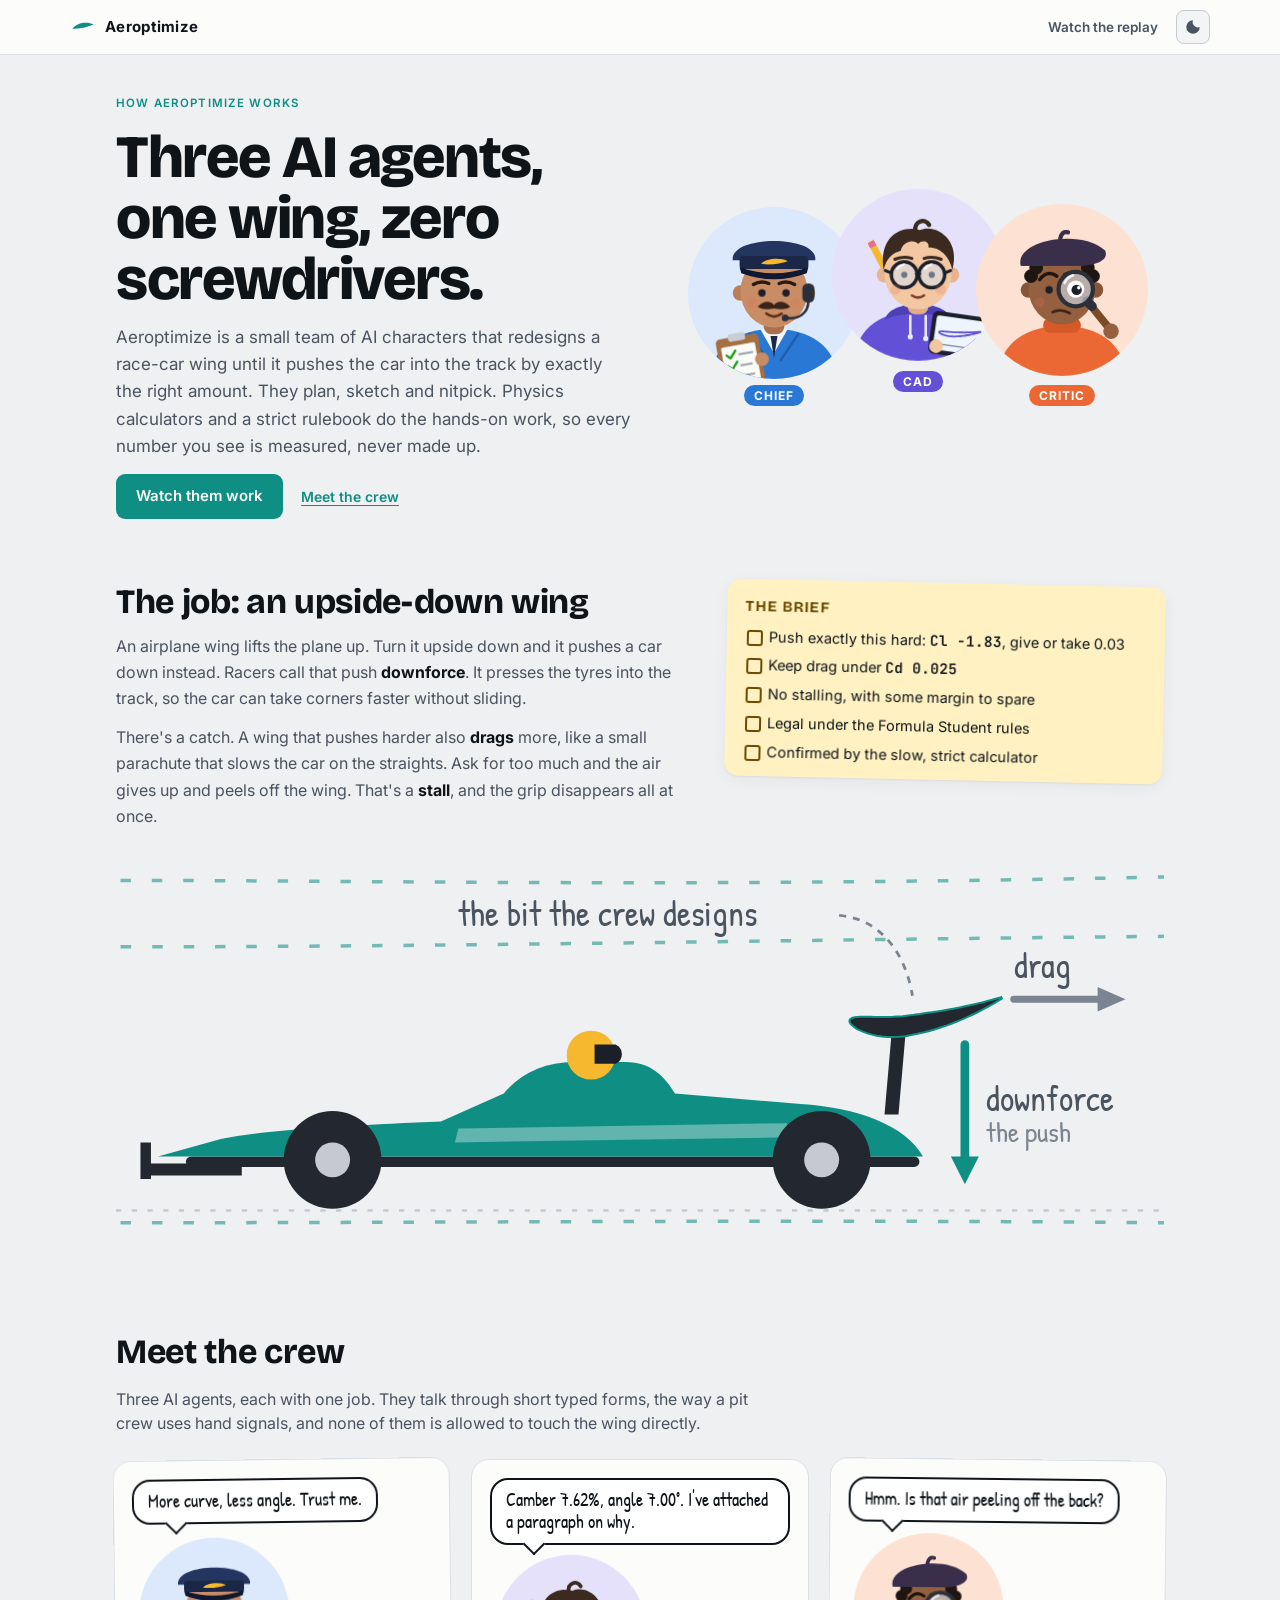
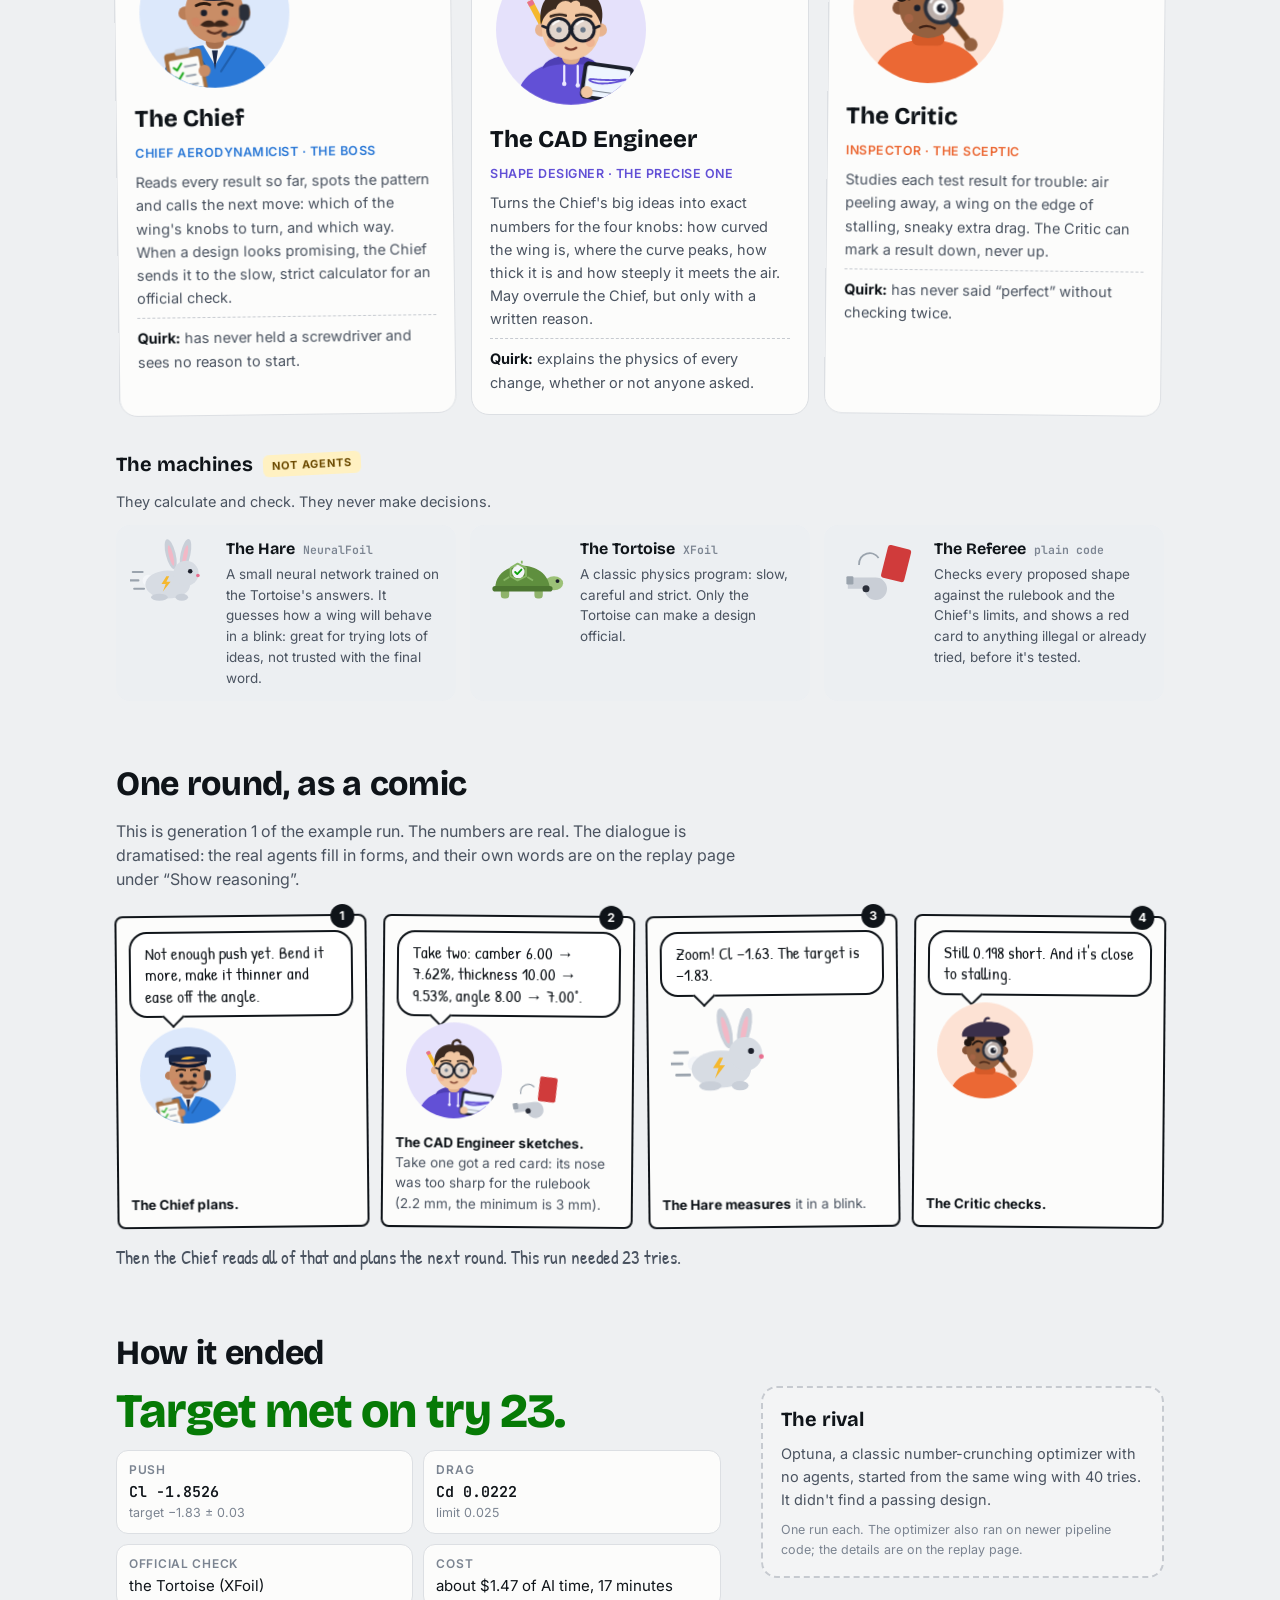
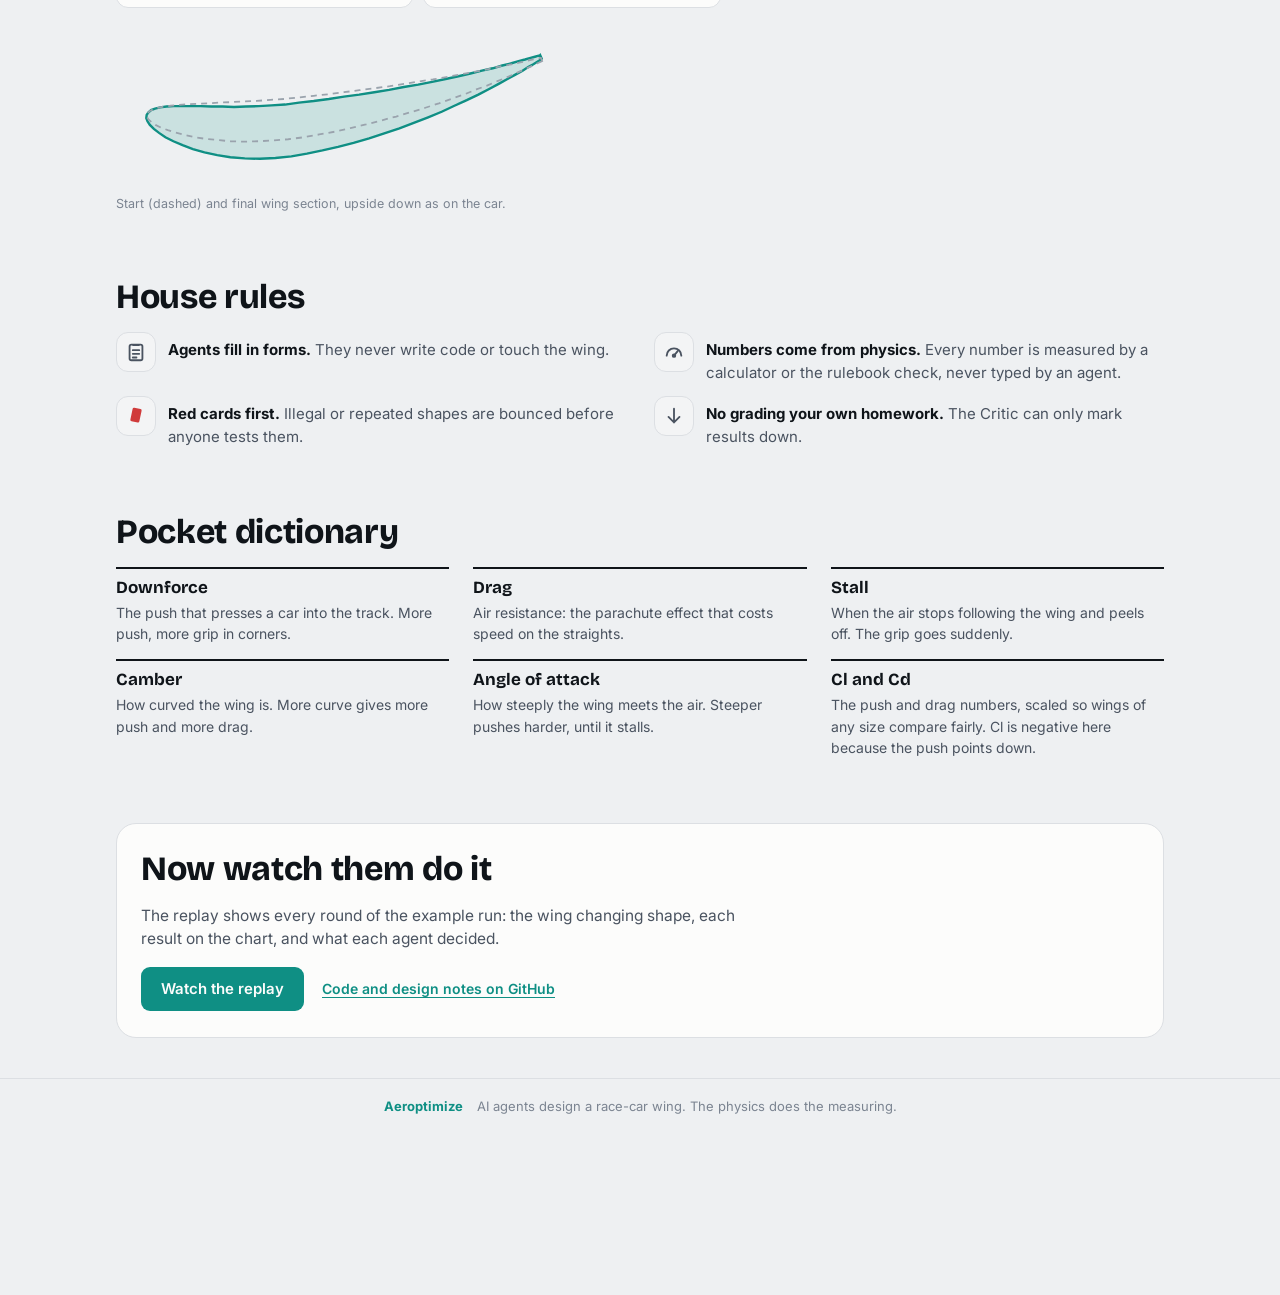
==== commit 9d30e184: "Site: "How it works" is the home page; the replay moves to replay.html - viewer/about.html -> viewer" ====
--- a/viewer/about.html
+++ b/viewer/about.html
@@ -2,421 +2,13 @@
 <html lang="en">
 <head>
 <meta charset="utf-8">
-<meta name="viewport" content="width=device-width, initial-scale=1, viewport-fit=cover">
-<title>Meet the Aeroptimize Crew</title>
-<meta name="claude:viewport-fit-sides" content="cover">
-<meta name="description" content="How Aeroptimize works, for everyone: three AI agents (the Chief, the CAD Engineer and the Critic) redesign a race-car wing while physics calculators and a rulebook do the measuring.">
-<link rel="preconnect" href="https://fonts.googleapis.com">
-<link rel="preconnect" href="https://fonts.gstatic.com" crossorigin>
-<link href="https://fonts.googleapis.com/css2?family=Bricolage+Grotesque:opsz,wght@12..96,500..800&family=Inter:wght@400;500;600;700&family=JetBrains+Mono:wght@500;600&family=Patrick+Hand&display=swap" rel="stylesheet">
-<link rel="stylesheet" href="style.css">
-<link rel="stylesheet" href="about.css">
-<link rel="icon" href="data:image/svg+xml,%3Csvg xmlns='http://www.w3.org/2000/svg' viewBox='0 0 32 32'%3E%3Cpath d='M3 18 C9 10 22 9 29 13 C22 16 10 19 3 18Z' fill='%2336c2b4'/%3E%3C/svg%3E">
+<meta name="viewport" content="width=device-width, initial-scale=1">
+<title>Aeroptimize</title>
+<!-- "How it works" is now the home page; this keeps links to its old address working. -->
+<meta http-equiv="refresh" content="0; url=./">
+<link rel="canonical" href="./">
 </head>
 <body>
-<!-- Characters and machines, drawn once and reused. Wing shapes are the example run's real outlines. -->
-<svg class="sprite" aria-hidden="true" focusable="false">
-  <defs>
-    <path id="wing-final" vector-effect="non-scaling-stroke" d="M0.991 0.141L0.990 0.140L0.986 0.137L0.979 0.133L0.970 0.127L0.957 0.120L0.943 0.111L0.925 0.101L0.905 0.090L0.883 0.078L0.859 0.065L0.832 0.051L0.803 0.037L0.772 0.023L0.740 0.008L0.706 -0.006L0.670 -0.020L0.634 -0.034L0.596 -0.046L0.558 -0.059L0.519 -0.070L0.480 -0.080L0.441 -0.089L0.402 -0.097L0.363 -0.104L0.323 -0.108L0.284 -0.110L0.246 -0.109L0.210 -0.106L0.177 -0.101L0.145 -0.094L0.116 -0.086L0.090 -0.076L0.067 -0.066L0.047 -0.056L0.031 -0.045L0.018 -0.035L0.008 -0.025L0.002 -0.016L-0.001 -0.008L0.000 0.000L0.004 0.006L0.011 0.012L0.021 0.016L0.034 0.019L0.050 0.021L0.068 0.022L0.088 0.022L0.111 0.022L0.135 0.022L0.162 0.021L0.190 0.021L0.219 0.020L0.249 0.021L0.281 0.022L0.313 0.024L0.347 0.026L0.382 0.031L0.419 0.035L0.457 0.040L0.495 0.046L0.533 0.051L0.571 0.057L0.608 0.063L0.645 0.070L0.681 0.076L0.716 0.083L0.750 0.090L0.782 0.097L0.812 0.104L0.841 0.111L0.868 0.117L0.892 0.124L0.913 0.129L0.933 0.135L0.949 0.139L0.963 0.143L0.974 0.146L0.981 0.148L0.986 0.149L0.987 0.150Z"/>
-    <path id="wing-start" vector-effect="non-scaling-stroke" d="M0.992 0.135L0.990 0.134L0.986 0.132L0.979 0.129L0.969 0.124L0.956 0.118L0.941 0.111L0.923 0.103L0.903 0.094L0.880 0.085L0.855 0.074L0.827 0.064L0.798 0.052L0.766 0.041L0.733 0.029L0.699 0.018L0.663 0.007L0.626 -0.004L0.588 -0.014L0.550 -0.024L0.511 -0.033L0.472 -0.042L0.433 -0.049L0.394 -0.056L0.355 -0.061L0.317 -0.064L0.280 -0.066L0.244 -0.067L0.210 -0.066L0.178 -0.063L0.148 -0.060L0.120 -0.056L0.095 -0.050L0.072 -0.044L0.053 -0.038L0.036 -0.032L0.022 -0.025L0.012 -0.018L0.005 -0.012L0.001 -0.006L0.000 0.000L0.003 0.005L0.008 0.010L0.017 0.014L0.028 0.018L0.043 0.021L0.060 0.023L0.079 0.025L0.101 0.027L0.126 0.028L0.152 0.029L0.181 0.031L0.211 0.032L0.242 0.034L0.276 0.035L0.310 0.038L0.345 0.040L0.382 0.044L0.419 0.048L0.457 0.052L0.495 0.057L0.534 0.062L0.572 0.067L0.610 0.072L0.647 0.078L0.683 0.084L0.718 0.089L0.752 0.095L0.784 0.101L0.815 0.107L0.843 0.112L0.870 0.118L0.894 0.123L0.915 0.127L0.934 0.131L0.951 0.135L0.964 0.138L0.975 0.140L0.983 0.142L0.987 0.143L0.989 0.143Z"/>
-  </defs>
-
-  <!-- The Chief: team-boss cap with an airfoil badge, race headset, moustache, clipboard -->
-  <symbol id="p-chief" viewBox="0 0 200 200">
-    <path d="M26 200 C28 162 58 142 100 142 C142 142 172 162 174 200 Z" fill="#2a78d6"/>
-    <path d="M84 142 L100 170 L116 142 Z" fill="#f4f6f9"/>
-    <path d="M96 150 L100 176 L104 150 Z" fill="#1a2747"/>
-    <path d="M72 148 L92 178 M128 148 L108 178" stroke="#1f5fae" stroke-width="3" fill="none" stroke-linecap="round"/>
-    <rect x="88" y="122" width="24" height="26" rx="9" fill="#a8704d"/>
-    <circle cx="61" cy="100" r="9" fill="#bb7f58"/>
-    <circle cx="139" cy="100" r="9" fill="#bb7f58"/>
-    <ellipse cx="100" cy="98" rx="39" ry="42" fill="#c98d66"/>
-    <path d="M52 62 C48 32 152 32 148 62 Z" fill="#24365f"/>
-    <rect x="60" y="57" width="80" height="15" rx="4" fill="#1a2747"/>
-    <path d="M85 66 C92 59 108 59 116 63 C108 66 95 68 85 66 Z" fill="#f5b82e"/>
-    <path d="M60 70 Q100 84 140 70 L138 77 Q100 91 62 77 Z" fill="#0f1830"/>
-    <path d="M76 90 Q85 85 94 89 M106 89 Q115 85 124 90" stroke="#2b1a10" stroke-width="4" stroke-linecap="round" fill="none"/>
-    <g class="blink"><circle cx="86" cy="100" r="4.3" fill="#1b1f2a"/><circle cx="114" cy="100" r="4.3" fill="#1b1f2a"/></g>
-    <circle cx="75" cy="112" r="6" fill="#e2735b" opacity=".28"/>
-    <circle cx="125" cy="112" r="6" fill="#e2735b" opacity=".28"/>
-    <path d="M81 116 C88 108 97 109 100 114 C103 109 112 108 119 116 C113 120 106 119 100 118 C94 119 87 120 81 116 Z" fill="#3a2418"/>
-    <path d="M91 124 Q100 131 109 124" stroke="#5a2e1e" stroke-width="3" stroke-linecap="round" fill="none"/>
-    <rect x="133" y="89" width="14" height="22" rx="6" fill="#2b2f3a"/>
-    <path d="M140 109 C140 124 128 131 115 129" stroke="#2b2f3a" stroke-width="3" fill="none" stroke-linecap="round"/>
-    <circle cx="113" cy="129" r="4" fill="#2b2f3a"/>
-    <g transform="rotate(-10 62 178)">
-      <rect x="36" y="150" width="50" height="60" rx="5" fill="#a56f3f"/>
-      <rect x="41" y="160" width="40" height="46" rx="2" fill="#fbfbf8"/>
-      <rect x="51" y="146" width="20" height="9" rx="3" fill="#c9ced6"/>
-      <path d="M46 170 l4 4 l7 -8 M46 183 l4 4 l7 -8" stroke="#0ca30c" stroke-width="2.6" fill="none" stroke-linecap="round" stroke-linejoin="round"/>
-      <path d="M61 171 h15 M61 184 h12 M46 196 h28" stroke="#9aa3ad" stroke-width="2.6" stroke-linecap="round"/>
-    </g>
-    <circle cx="86" cy="177" r="8" fill="#c98d66"/>
-  </symbol>
-
-  <!-- The CAD Engineer: big round glasses, pencil behind the ear, hoodie, tablet with a wing sketch -->
-  <symbol id="p-cad" viewBox="0 0 200 200">
-    <path d="M26 200 C28 162 58 142 100 142 C142 142 172 162 174 200 Z" fill="#6250d6"/>
-    <path d="M62 152 C66 128 134 128 138 152 C124 143 76 143 62 152 Z" fill="#4e3fb5"/>
-    <path d="M91 148 v22 M109 148 v24" stroke="#ece9ff" stroke-width="3" stroke-linecap="round"/>
-    <circle cx="91" cy="172" r="3" fill="#ece9ff"/><circle cx="109" cy="174" r="3" fill="#ece9ff"/>
-    <rect x="88" y="122" width="24" height="24" rx="9" fill="#e0ad87"/>
-    <g transform="rotate(-28 58 86)">
-      <rect x="54" y="58" width="8" height="40" rx="1" fill="#f5b82e"/>
-      <rect x="54" y="58" width="8" height="7" rx="1" fill="#e86f8f"/>
-      <polygon points="54,98 62,98 58,108" fill="#f3d9b5"/>
-      <polygon points="56.5,103 59.5,103 58,108" fill="#2b2f3a"/>
-    </g>
-    <circle cx="61" cy="100" r="9" fill="#e8b48f"/>
-    <circle cx="139" cy="100" r="9" fill="#e8b48f"/>
-    <ellipse cx="100" cy="98" rx="39" ry="42" fill="#f2c7a2"/>
-    <path d="M60 94 C54 54 82 42 102 48 C120 40 150 58 140 94 C136 78 126 68 112 68 C114 62 106 58 100 64 C94 58 82 62 80 72 C70 74 63 82 60 94 Z" fill="#3b2a20"/>
-    <path d="M97 49 C95 38 108 33 113 42" stroke="#3b2a20" stroke-width="5" fill="none" stroke-linecap="round"/>
-    <path d="M73 82 Q83 78 93 81 M107 81 Q117 78 127 82" stroke="#3b2a20" stroke-width="3.5" stroke-linecap="round" fill="none"/>
-    <g class="blink"><circle cx="84" cy="100" r="3.6" fill="#1b1f2a"/><circle cx="116" cy="100" r="3.6" fill="#1b1f2a"/></g>
-    <circle cx="84" cy="100" r="15" fill="#cfe6ff" opacity=".45"/>
-    <circle cx="116" cy="100" r="15" fill="#cfe6ff" opacity=".45"/>
-    <circle cx="84" cy="100" r="15" fill="none" stroke="#1b1f2a" stroke-width="4"/>
-    <circle cx="116" cy="100" r="15" fill="none" stroke="#1b1f2a" stroke-width="4"/>
-    <path d="M98 99 Q100 95 102 99 M69 98 L62 95 M131 98 L138 95" stroke="#1b1f2a" stroke-width="3.5" fill="none" stroke-linecap="round"/>
-    <path d="M76 93 Q79 89 84 88 M108 93 Q111 89 116 88" stroke="#fff" stroke-width="2.5" fill="none" stroke-linecap="round" opacity=".9"/>
-    <circle cx="74" cy="117" r="6" fill="#e2735b" opacity=".22"/>
-    <circle cx="126" cy="117" r="6" fill="#e2735b" opacity=".22"/>
-    <path d="M93 124 Q100 129 107 124" stroke="#7a3b2a" stroke-width="3" stroke-linecap="round" fill="none"/>
-    <g transform="rotate(8 150 172)">
-      <rect x="114" y="146" width="68" height="50" rx="7" fill="#1b1f2a"/>
-      <rect x="119" y="151" width="58" height="40" rx="3" fill="#eef5ff"/>
-      <use href="#wing-start" transform="translate(124 170) scale(48 -48)" fill="none" stroke="#6250d6" stroke-width="1.8"/>
-      <path d="M124 184 h48 M124 181 v6 M172 181 v6" stroke="#7b8491" stroke-width="1.4"/>
-    </g>
-    <circle cx="121" cy="183" r="8" fill="#f2c7a2"/>
-  </symbol>
-
-  <!-- The Critic: beret, raised eyebrow, magnifying glass with a giant eye behind it -->
-  <symbol id="p-critic" viewBox="0 0 200 200">
-    <path d="M26 200 C28 162 58 142 100 142 C142 142 172 162 174 200 Z" fill="#eb6834"/>
-    <rect x="88" y="120" width="24" height="24" rx="9" fill="#7a4b30"/>
-    <rect x="78" y="132" width="44" height="18" rx="9" fill="#d65a28"/>
-    <circle cx="61" cy="100" r="9" fill="#865437"/>
-    <circle cx="139" cy="100" r="9" fill="#865437"/>
-    <ellipse cx="100" cy="98" rx="39" ry="42" fill="#94603f"/>
-    <circle cx="64" cy="84" r="8" fill="#1f1612"/><circle cx="70" cy="74" r="8" fill="#1f1612"/>
-    <circle cx="136" cy="84" r="8" fill="#1f1612"/><circle cx="130" cy="74" r="8" fill="#1f1612"/>
-    <path d="M52 72 C44 42 122 28 150 54 C155 64 142 72 118 72 Z" fill="#3a2f4a"/>
-    <path d="M98 40 q2 -9 9 -7" stroke="#3a2f4a" stroke-width="5" stroke-linecap="round" fill="none"/>
-    <path d="M74 88 Q83 76 94 84" stroke="#1f1612" stroke-width="4" stroke-linecap="round" fill="none"/>
-    <g class="blink"><circle cx="85" cy="100" r="4.3" fill="#1b1f2a"/></g>
-    <circle cx="74" cy="114" r="6" fill="#e2735b" opacity=".22"/>
-    <path d="M89 126 Q98 121 109 127" stroke="#3d2014" stroke-width="3" fill="none" stroke-linecap="round"/>
-    <g class="sway">
-      <path d="M131 115 L156 146" stroke="#7b4a26" stroke-width="9" stroke-linecap="round"/>
-      <path d="M129 113 L135 119" stroke="#2b2f3a" stroke-width="11" stroke-linecap="round"/>
-      <circle cx="116" cy="99" r="20" fill="#d8ecff" opacity=".55"/>
-      <circle cx="116" cy="99" r="10" fill="#fff"/>
-      <circle cx="117" cy="100" r="6" fill="#1b1f2a"/>
-      <circle cx="119.5" cy="97.5" r="2" fill="#fff"/>
-      <path d="M103 82 Q113 77 126 81" stroke="#1f1612" stroke-width="4" stroke-linecap="round" fill="none"/>
-      <circle cx="116" cy="99" r="20" fill="none" stroke="#2b2f3a" stroke-width="5"/>
-      <path d="M103 92 Q106 85 113 83" stroke="#fff" stroke-width="3" fill="none" stroke-linecap="round" opacity=".85"/>
-      <circle cx="157" cy="148" r="9" fill="#94603f"/>
-    </g>
-  </symbol>
-
-  <!-- The Hare (NeuralFoil): quick, a lightning badge, speed lines -->
-  <symbol id="m-hare" viewBox="0 0 120 100">
-    <path d="M4 50 h14 M0 62 h12 M6 74 h14" stroke="#9aa3ad" stroke-width="3" stroke-linecap="round"/>
-    <ellipse cx="62" cy="24" rx="7" ry="22" fill="#c9cfd8" transform="rotate(-14 62 40)"/>
-    <ellipse cx="76" cy="24" rx="7" ry="22" fill="#c9cfd8" transform="rotate(12 76 40)"/>
-    <ellipse cx="62" cy="26" rx="3" ry="15" fill="#f2b8c6" transform="rotate(-14 62 40)"/>
-    <ellipse cx="76" cy="26" rx="3" ry="15" fill="#f2b8c6" transform="rotate(12 76 40)"/>
-    <circle cx="26" cy="62" r="8" fill="#f4f6f9"/>
-    <ellipse cx="54" cy="68" rx="32" ry="20" fill="#d7dce3"/>
-    <ellipse cx="42" cy="86" rx="12" ry="5" fill="#c9cfd8"/>
-    <ellipse cx="74" cy="86" rx="9" ry="5" fill="#c9cfd8"/>
-    <circle cx="80" cy="52" r="18" fill="#d7dce3"/>
-    <circle cx="86" cy="49" r="3.2" fill="#1b1f2a"/>
-    <circle cx="97" cy="55" r="2.6" fill="#e86f8f"/>
-    <path d="M52 56 l-7 11 h6 l-4 11 l11 -14 h-6 l4 -8 Z" fill="#f5b82e"/>
-  </symbol>
-
-  <!-- The Tortoise (XFoil): slow, careful, wears the official stamp -->
-  <symbol id="m-tortoise" viewBox="0 0 120 100">
-    <rect x="24" y="72" width="12" height="16" rx="5" fill="#8fb36b"/>
-    <rect x="72" y="72" width="12" height="16" rx="5" fill="#8fb36b"/>
-    <ellipse cx="100" cy="66" rx="13" ry="10" fill="#9cc177"/>
-    <circle cx="105" cy="63" r="2.8" fill="#1b1f2a"/>
-    <path d="M16 74 C16 30 92 30 94 74 Z" fill="#5f8f3e"/>
-    <path d="M38 44 l10 -6 l12 6 v12 l-12 6 l-10 -6 Z M28 62 l8 -5 M70 62 l-8 -5 M54 34 v4" stroke="#89b867" stroke-width="2.6" fill="none" stroke-linejoin="round"/>
-    <rect x="12" y="70" width="86" height="8" rx="4" fill="#4c7631"/>
-    <circle cx="49" cy="50" r="9" fill="#f4f6f9"/>
-    <path d="M44.5 50 l3 3 l6 -6.5" stroke="#0ca30c" stroke-width="2.6" fill="none" stroke-linecap="round" stroke-linejoin="round"/>
-  </symbol>
-
-  <!-- The Referee (plain code): whistle and a red card -->
-  <symbol id="m-ref" viewBox="0 0 120 100">
-    <rect x="66" y="14" width="34" height="48" rx="4" fill="#d03b3b" transform="rotate(14 83 38)"/>
-    <path d="M30 40 C30 22 50 18 58 30" stroke="#9aa3ad" stroke-width="2.5" fill="none"/>
-    <path d="M14 58 h40 a16 16 0 1 1 -16 16 h-24 Z" fill="#c9ced6"/>
-    <rect x="12" y="56" width="10" height="12" rx="2" fill="#9aa3ad"/>
-    <circle cx="40" cy="74" r="5" fill="#2b2f3a"/>
-  </symbol>
-</svg>
-
-<header class="top">
-  <a class="brand" href="index.html" aria-label="Aeroptimize: back to the replay">
-    <svg viewBox="0 0 32 32" aria-hidden="true"><path d="M3 18 C9 10 22 9 29 13 C22 16 10 19 3 18Z"/></svg>
-    <span>Aeroptimize</span>
-  </a>
-  <div class="top-right">
-    <a class="nav-link" href="index.html">Watch the replay</a>
-    <button id="theme-toggle" class="icon-btn" title="Toggle light / dark" aria-label="Toggle light or dark theme">
-      <svg viewBox="0 0 24 24" aria-hidden="true"><path d="M12 3a9 9 0 1 0 9 9 7 7 0 0 1-9-9z"/></svg>
-    </button>
-  </div>
-</header>
-
-<main class="about">
-  <section class="a-hero" aria-labelledby="a-h1">
-    <div class="a-hero-text">
-      <p class="eyebrow">How Aeroptimize works</p>
-      <h1 id="a-h1">Three AI agents, one wing, zero screwdrivers.</h1>
-      <p class="a-lede">Aeroptimize is a small team of AI characters that redesigns a race-car wing until it pushes the
-        car into the track by exactly the right amount. They plan, sketch and nitpick. Physics calculators and a strict
-        rulebook do the hands-on work, so every number you see is measured, never made up.</p>
-      <div class="a-actions">
-        <a class="go" href="index.html">Watch them work</a>
-        <a class="a-link" href="#crew">Meet the crew</a>
-      </div>
-    </div>
-    <div class="team" aria-label="The crew: the Chief, the CAD Engineer and the Critic">
-      <figure class="member chief"><svg class="bust bob" viewBox="0 0 200 200" role="img" aria-label="The Chief"><use href="#p-chief"/></svg><figcaption>Chief</figcaption></figure>
-      <figure class="member cad"><svg class="bust bob d2" viewBox="0 0 200 200" role="img" aria-label="The CAD Engineer"><use href="#p-cad"/></svg><figcaption>CAD</figcaption></figure>
-      <figure class="member critic"><svg class="bust bob d3" viewBox="0 0 200 200" role="img" aria-label="The Critic"><use href="#p-critic"/></svg><figcaption>Critic</figcaption></figure>
-    </div>
-  </section>
-
-  <section id="job" class="a-sec job" aria-labelledby="h-job">
-    <div class="job-text">
-      <h2 id="h-job">The job: an upside-down wing</h2>
-      <p>An airplane wing lifts the plane up. Turn it upside down and it pushes a car down instead. Racers call that
-        push <b>downforce</b>. It presses the tyres into the track, so the car can take corners faster without sliding.</p>
-      <p>There's a catch. A wing that pushes harder also <b>drags</b> more, like a small parachute that slows the car on
-        the straights. Ask for too much and the air gives up and peels off the wing. That's a <b>stall</b>, and the grip
-        disappears all at once.</p>
-    </div>
-    <aside class="brief" aria-labelledby="h-brief">
-      <h3 id="h-brief">The brief</h3>
-      <ul>
-        <li>Push exactly this hard: <span class="num">Cl −1.83</span>, give or take 0.03</li>
-        <li>Keep drag under <span class="num">Cd 0.025</span></li>
-        <li>No stalling, with some margin to spare</li>
-        <li>Legal under the Formula Student rules</li>
-        <li>Confirmed by the slow, strict calculator</li>
-      </ul>
-    </aside>
-    <figure class="car-fig">
-      <svg class="car" viewBox="0 0 600 240" role="img" aria-label="A race car seen from the side. Air flows over it from left to right. The rear wing is drawn as its cross-section, with an arrow pushing down (downforce) and an arrow pulling back (drag).">
-        <g class="air">
-          <path d="M0 18 C160 18 320 22 600 16"/>
-          <path d="M0 56 C200 56 380 52 600 50"/>
-          <path d="M0 214 C200 214 400 212 600 214"/>
-        </g>
-        <line class="ground" x1="0" y1="207" x2="600" y2="207"/>
-        <path class="tyre" d="M14 180 L72 180 L72 187 L14 187 Z M14 168 L20 168 L20 189 L14 189 Z"/>
-        <rect class="tyre" x="40" y="176" width="420" height="6" rx="3"/>
-        <path class="car-body" d="M24 176 L60 166 C90 160 140 158 186 156 L222 140 C232 128 246 122 262 122 L292 122 C306 122 314 130 320 140 L392 146 C424 148 452 158 462 176 Z"/>
-        <path class="car-stripe" d="M196 160 L384 157 L388 165 L194 168 Z"/>
-        <circle cx="272" cy="118" r="14" fill="#f5b82e"/>
-        <path d="M274 112 h12 a6 6 0 0 1 0 11 h-12 Z" fill="#1b1f2a"/>
-        <circle class="tyre" cx="124" cy="178" r="28"/><circle class="hub" cx="124" cy="178" r="10"/>
-        <circle class="tyre" cx="404" cy="178" r="28"/><circle class="hub" cx="404" cy="178" r="10"/>
-        <path class="tyre" d="M440 152 L448 152 L452 106 L444 106 Z"/>
-        <use class="car-wing" href="#wing-final" transform="translate(420 98) scale(88 -88)"/>
-        <path class="note-line" d="M414 38 C438 40 452 60 456 84"/>
-        <text class="note" x="196" y="44">the bit the crew designs</text>
-        <path class="df" d="M486 112 V178"/><path class="df-head" d="M478 176 L486 192 L494 176 Z"/>
-        <text class="note" x="498" y="150">downforce</text>
-        <text class="note small" x="498" y="168">the push</text>
-        <path class="drag" d="M514 86 H566"/><path class="drag-head" d="M562 79 L578 86 L562 93 Z"/>
-        <text class="note" x="514" y="74">drag</text>
-      </svg>
-    </figure>
-  </section>
-
-  <section id="crew" class="a-sec" aria-labelledby="h-crew">
-    <h2 id="h-crew">Meet the crew</h2>
-    <p class="sec-lede">Three AI agents, each with one job. They talk through short typed forms, the way a pit crew uses
-      hand signals, and none of them is allowed to touch the wing directly.</p>
-    <div class="cast">
-      <article class="card-c chief">
-        <p class="bubble">More curve, less angle. Trust me.</p>
-        <svg class="portrait bob" viewBox="0 0 200 200" aria-hidden="true"><use href="#p-chief"/></svg>
-        <h3>The Chief</h3>
-        <p class="role">Chief aerodynamicist · the boss</p>
-        <p>Reads every result so far, spots the pattern and calls the next move: which of the wing's knobs to turn, and
-          which way. When a design looks promising, the Chief sends it to the slow, strict calculator for an official
-          check.</p>
-        <p class="quirk"><b>Quirk:</b> has never held a screwdriver and sees no reason to start.</p>
-      </article>
-      <article class="card-c cad">
-        <p class="bubble">Camber 7.62%, angle 7.00°. I've attached a paragraph on why.</p>
-        <svg class="portrait bob d2" viewBox="0 0 200 200" aria-hidden="true"><use href="#p-cad"/></svg>
-        <h3>The CAD Engineer</h3>
-        <p class="role">Shape designer · the precise one</p>
-        <p>Turns the Chief's big ideas into exact numbers for the four knobs: how curved the wing is, where the curve
-          peaks, how thick it is and how steeply it meets the air. May overrule the Chief, but only with a written
-          reason.</p>
-        <p class="quirk"><b>Quirk:</b> explains the physics of every change, whether or not anyone asked.</p>
-      </article>
-      <article class="card-c critic">
-        <p class="bubble">Hmm. Is that air peeling off the back?</p>
-        <svg class="portrait bob d3" viewBox="0 0 200 200" aria-hidden="true"><use href="#p-critic"/></svg>
-        <h3>The Critic</h3>
-        <p class="role">Inspector · the sceptic</p>
-        <p>Studies each test result for trouble: air peeling away, a wing on the edge of stalling, sneaky extra drag.
-          The Critic can mark a result down, never up.</p>
-        <p class="quirk"><b>Quirk:</b> has never said “perfect” without checking twice.</p>
-      </article>
-    </div>
-
-    <div class="machines" aria-labelledby="h-machines">
-      <h3 id="h-machines">The machines <span class="sticker">not agents</span></h3>
-      <p class="machines-lede">They calculate and check. They never make decisions.</p>
-      <div class="machine-row">
-        <div class="machine">
-          <svg viewBox="0 0 120 100" aria-hidden="true"><use href="#m-hare"/></svg>
-          <div><h4>The Hare <span>NeuralFoil</span></h4>
-            <p>A small neural network trained on the Tortoise's answers. It guesses how a wing will behave in a blink: great
-              for trying lots of ideas, not trusted with the final word.</p></div>
-        </div>
-        <div class="machine">
-          <svg viewBox="0 0 120 100" aria-hidden="true"><use href="#m-tortoise"/></svg>
-          <div><h4>The Tortoise <span>XFoil</span></h4>
-            <p>A classic physics program: slow, careful and strict. Only the Tortoise can make a design official.</p></div>
-        </div>
-        <div class="machine">
-          <svg viewBox="0 0 120 100" aria-hidden="true"><use href="#m-ref"/></svg>
-          <div><h4>The Referee <span>plain code</span></h4>
-            <p>Checks every proposed shape against the rulebook and the Chief's limits, and shows a red card to anything
-              illegal or already tried, before it's tested.</p></div>
-        </div>
-      </div>
-    </div>
-  </section>
-
-  <section id="round" class="a-sec" aria-labelledby="h-round">
-    <h2 id="h-round">One round, as a comic</h2>
-    <p class="sec-lede">This is generation 1 of the example run. The numbers are real. The dialogue is dramatised: the
-      real agents fill in forms, and their own words are on the replay page under “Show reasoning”.</p>
-    <ol class="strip">
-      <li class="panel-c">
-        <p class="bubble">Not enough push yet. Bend it more, make it thinner and ease off the angle.</p>
-        <svg class="mini bob" viewBox="0 0 200 200" aria-hidden="true"><use href="#p-chief"/></svg>
-        <p class="cap"><b>The Chief plans.</b></p>
-      </li>
-      <li class="panel-c">
-        <p class="bubble">Take two: camber 6.00 → 7.62%, thickness 10.00 → 9.53%, angle 8.00 → 7.00°.</p>
-        <div class="mini-pair">
-          <svg class="mini bob d2" viewBox="0 0 200 200" aria-hidden="true"><use href="#p-cad"/></svg>
-          <svg class="mini-ref" viewBox="0 0 120 100" aria-hidden="true"><use href="#m-ref"/></svg>
-        </div>
-        <p class="cap"><b>The CAD Engineer sketches.</b> Take one got a red card: its nose was too sharp for the rulebook
-          (2.2 mm, the minimum is 3 mm).</p>
-      </li>
-      <li class="panel-c">
-        <p class="bubble">Zoom! Cl −1.63. The target is −1.83.</p>
-        <svg class="mini hop" viewBox="0 0 120 100" aria-hidden="true"><use href="#m-hare"/></svg>
-        <p class="cap"><b>The Hare measures</b> it in a blink.</p>
-      </li>
-      <li class="panel-c">
-        <p class="bubble">Still 0.198 short. And it's close to stalling.</p>
-        <svg class="mini bob d3" viewBox="0 0 200 200" aria-hidden="true"><use href="#p-critic"/></svg>
-        <p class="cap"><b>The Critic checks.</b></p>
-      </li>
-    </ol>
-    <p class="after-strip">Then the Chief reads all of that and plans the next round. This run needed 23 tries.</p>
-  </section>
-
-  <section id="result" class="a-sec result" aria-labelledby="h-result">
-    <div class="result-main">
-      <h2 id="h-result">How it ended</h2>
-      <p class="big-win">Target met on try 23.</p>
-      <dl class="score">
-        <div><dt>Push</dt><dd><span class="num">Cl −1.8526</span> <span class="vs">target −1.83 ± 0.03</span></dd></div>
-        <div><dt>Drag</dt><dd><span class="num">Cd 0.0222</span> <span class="vs">limit 0.025</span></dd></div>
-        <div><dt>Official check</dt><dd>the Tortoise (XFoil)</dd></div>
-        <div><dt>Cost</dt><dd>about $1.47 of AI time, 17 minutes</dd></div>
-      </dl>
-      <figure class="before-after">
-        <svg viewBox="0 0 300 110" role="img" aria-label="The start shape (dashed) and the final shape (filled) of the wing section">
-          <use class="ba-final" href="#wing-final" transform="translate(20 58) scale(260 -260)"/>
-          <use class="ba-start" href="#wing-start" transform="translate(20 58) scale(260 -260)"/>
-        </svg>
-        <figcaption>Start (dashed) and final wing section, upside down as on the car.</figcaption>
-      </figure>
-    </div>
-    <aside class="rival" aria-labelledby="h-rival">
-      <h3 id="h-rival">The rival</h3>
-      <p>Optuna, a classic number-crunching optimizer with no agents, started from the same wing with 40 tries. It didn't
-        find a passing design.</p>
-      <p class="fine">One run each. The optimizer also ran on newer pipeline code; the details are on the replay page.</p>
-    </aside>
-  </section>
-
-  <section id="rules" class="a-sec" aria-labelledby="h-rules">
-    <h2 id="h-rules">House rules</h2>
-    <ul class="rules">
-      <li><span class="r-ic" aria-hidden="true"><svg viewBox="0 0 24 24"><rect x="5" y="4" width="14" height="17" rx="2"/><path d="M9 4.5h6M8.5 10h7M8.5 14h7M8.5 18h4"/></svg></span>
-        <p><b>Agents fill in forms.</b> They never write code or touch the wing.</p></li>
-      <li><span class="r-ic" aria-hidden="true"><svg viewBox="0 0 24 24"><path d="M4 16a8 8 0 0 1 16 0"/><path d="M12 16l4-5"/><circle cx="12" cy="16" r="1.4"/></svg></span>
-        <p><b>Numbers come from physics.</b> Every number is measured by a calculator or the rulebook check, never typed by an agent.</p></li>
-      <li><span class="r-ic" aria-hidden="true"><svg viewBox="0 0 24 24"><rect class="card-red" x="7" y="3.5" width="10" height="15" rx="1.6" transform="rotate(12 12 11)"/></svg></span>
-        <p><b>Red cards first.</b> Illegal or repeated shapes are bounced before anyone tests them.</p></li>
-      <li><span class="r-ic" aria-hidden="true"><svg viewBox="0 0 24 24"><path d="M12 4v15M6 13l6 6 6-6"/></svg></span>
-        <p><b>No grading your own homework.</b> The Critic can only mark results down.</p></li>
-    </ul>
-  </section>
-
-  <section id="words" class="a-sec" aria-labelledby="h-words">
-    <h2 id="h-words">Pocket dictionary</h2>
-    <dl class="dict">
-      <div><dt>Downforce</dt><dd>The push that presses a car into the track. More push, more grip in corners.</dd></div>
-      <div><dt>Drag</dt><dd>Air resistance: the parachute effect that costs speed on the straights.</dd></div>
-      <div><dt>Stall</dt><dd>When the air stops following the wing and peels off. The grip goes suddenly.</dd></div>
-      <div><dt>Camber</dt><dd>How curved the wing is. More curve gives more push and more drag.</dd></div>
-      <div><dt>Angle of attack</dt><dd>How steeply the wing meets the air. Steeper pushes harder, until it stalls.</dd></div>
-      <div><dt>Cl and Cd</dt><dd>The push and drag numbers, scaled so wings of any size compare fairly. Cl is negative here because the push points down.</dd></div>
-    </dl>
-  </section>
-
-  <section class="a-sec cta" aria-labelledby="h-cta">
-    <h2 id="h-cta">Now watch them do it</h2>
-    <p>The replay shows every round of the example run: the wing changing shape, each result on the chart, and what each
-      agent decided.</p>
-    <div class="a-actions">
-      <a class="go" href="index.html">Watch the replay</a>
-      <a class="a-link" href="https://github.com/AnjaneyaBhardwaj/Aeroptimize">Code and design notes on GitHub</a>
-    </div>
-  </section>
-</main>
-
-<footer class="a-foot">
-  <span class="brand-sm">Aeroptimize</span>
-  <span>AI agents design a race-car wing. The physics does the measuring.</span>
-</footer>
-
-<script>
-  // Same theme switch and remembered choice as the replay page.
-  (function () {
-    var root = document.documentElement;
-    try { var saved = localStorage.getItem("aeroswarm-theme"); if (saved) root.dataset.theme = saved; } catch (e) { /* storage unavailable */ }
-    document.getElementById("theme-toggle").addEventListener("click", function () {
-      var dark = root.dataset.theme ? root.dataset.theme === "dark" : matchMedia("(prefers-color-scheme: dark)").matches;
-      var next = dark ? "light" : "dark";
-      root.dataset.theme = next;
-      try { localStorage.setItem("aeroswarm-theme", next); } catch (e) { /* ignore */ }
-    });
-  })();
-</script>
+<p>This page is now the <a href="./">Aeroptimize home page</a>.</p>
 </body>
 </html>
